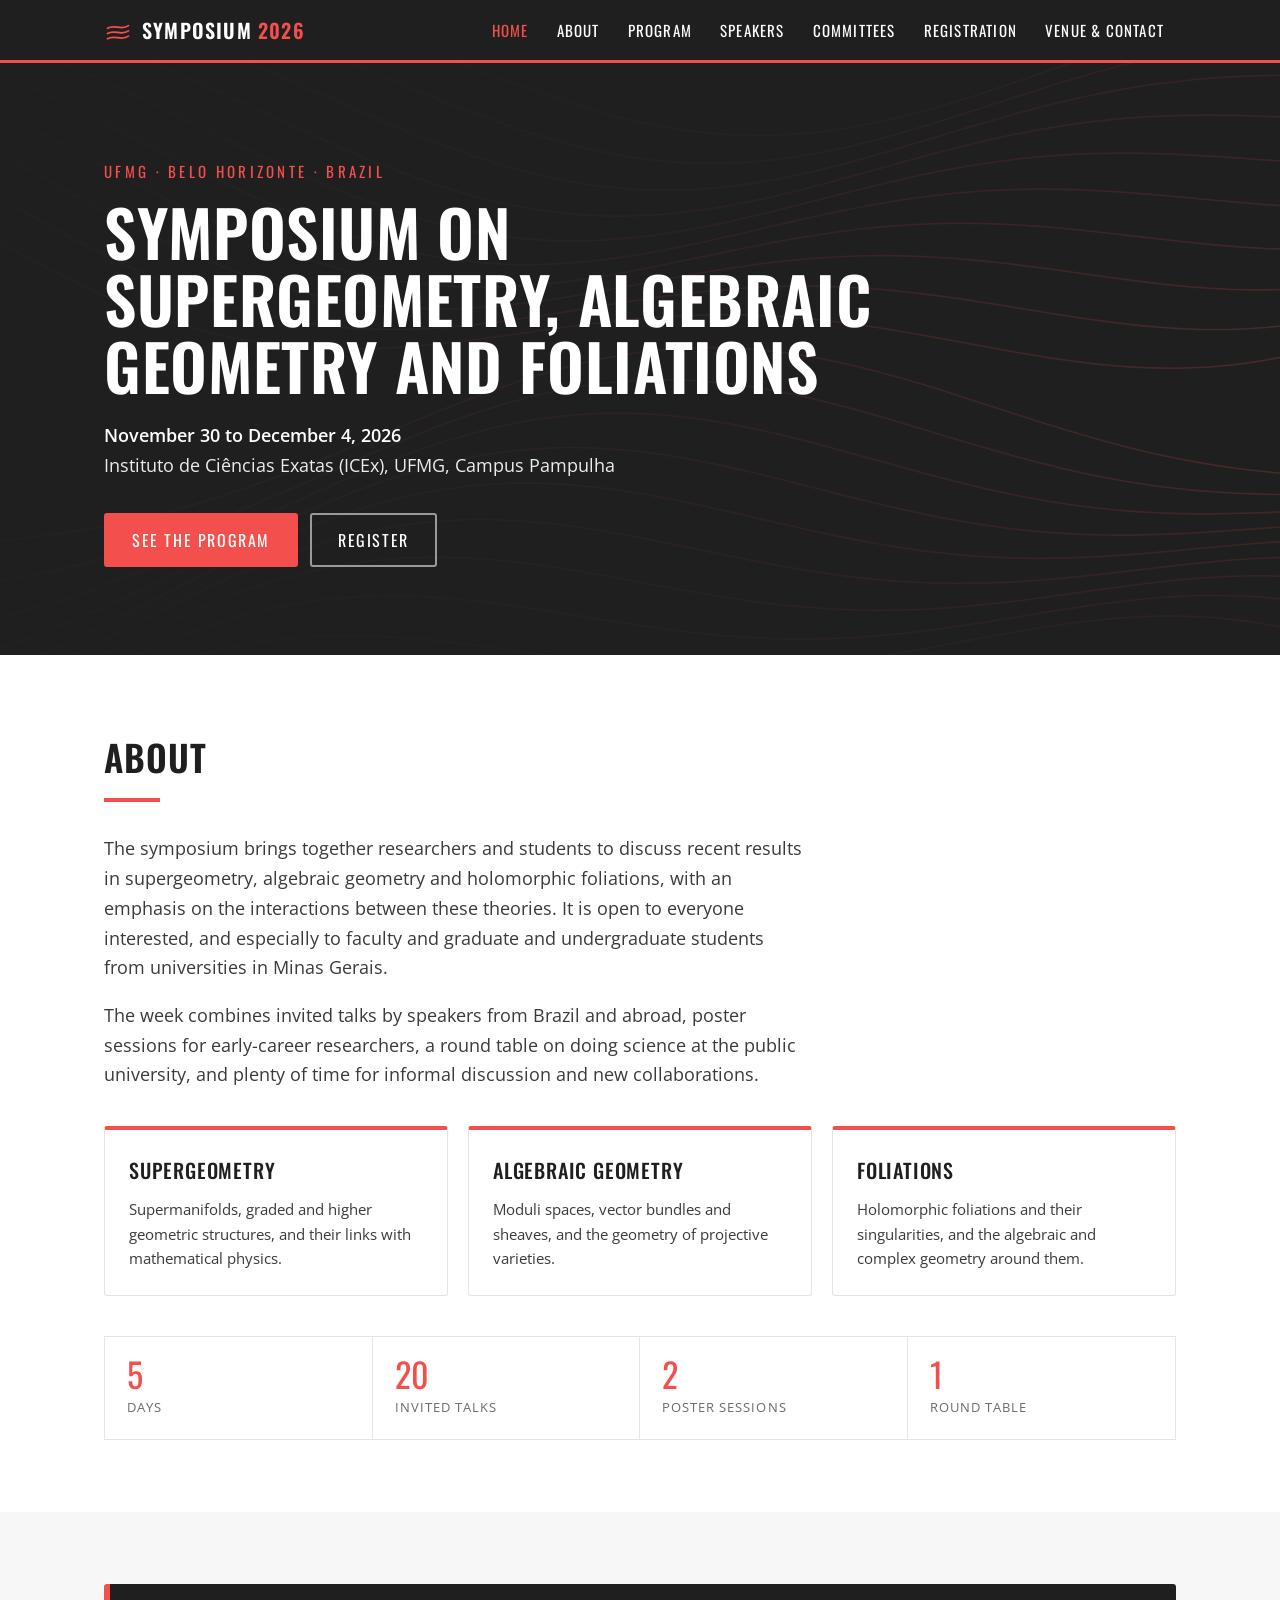
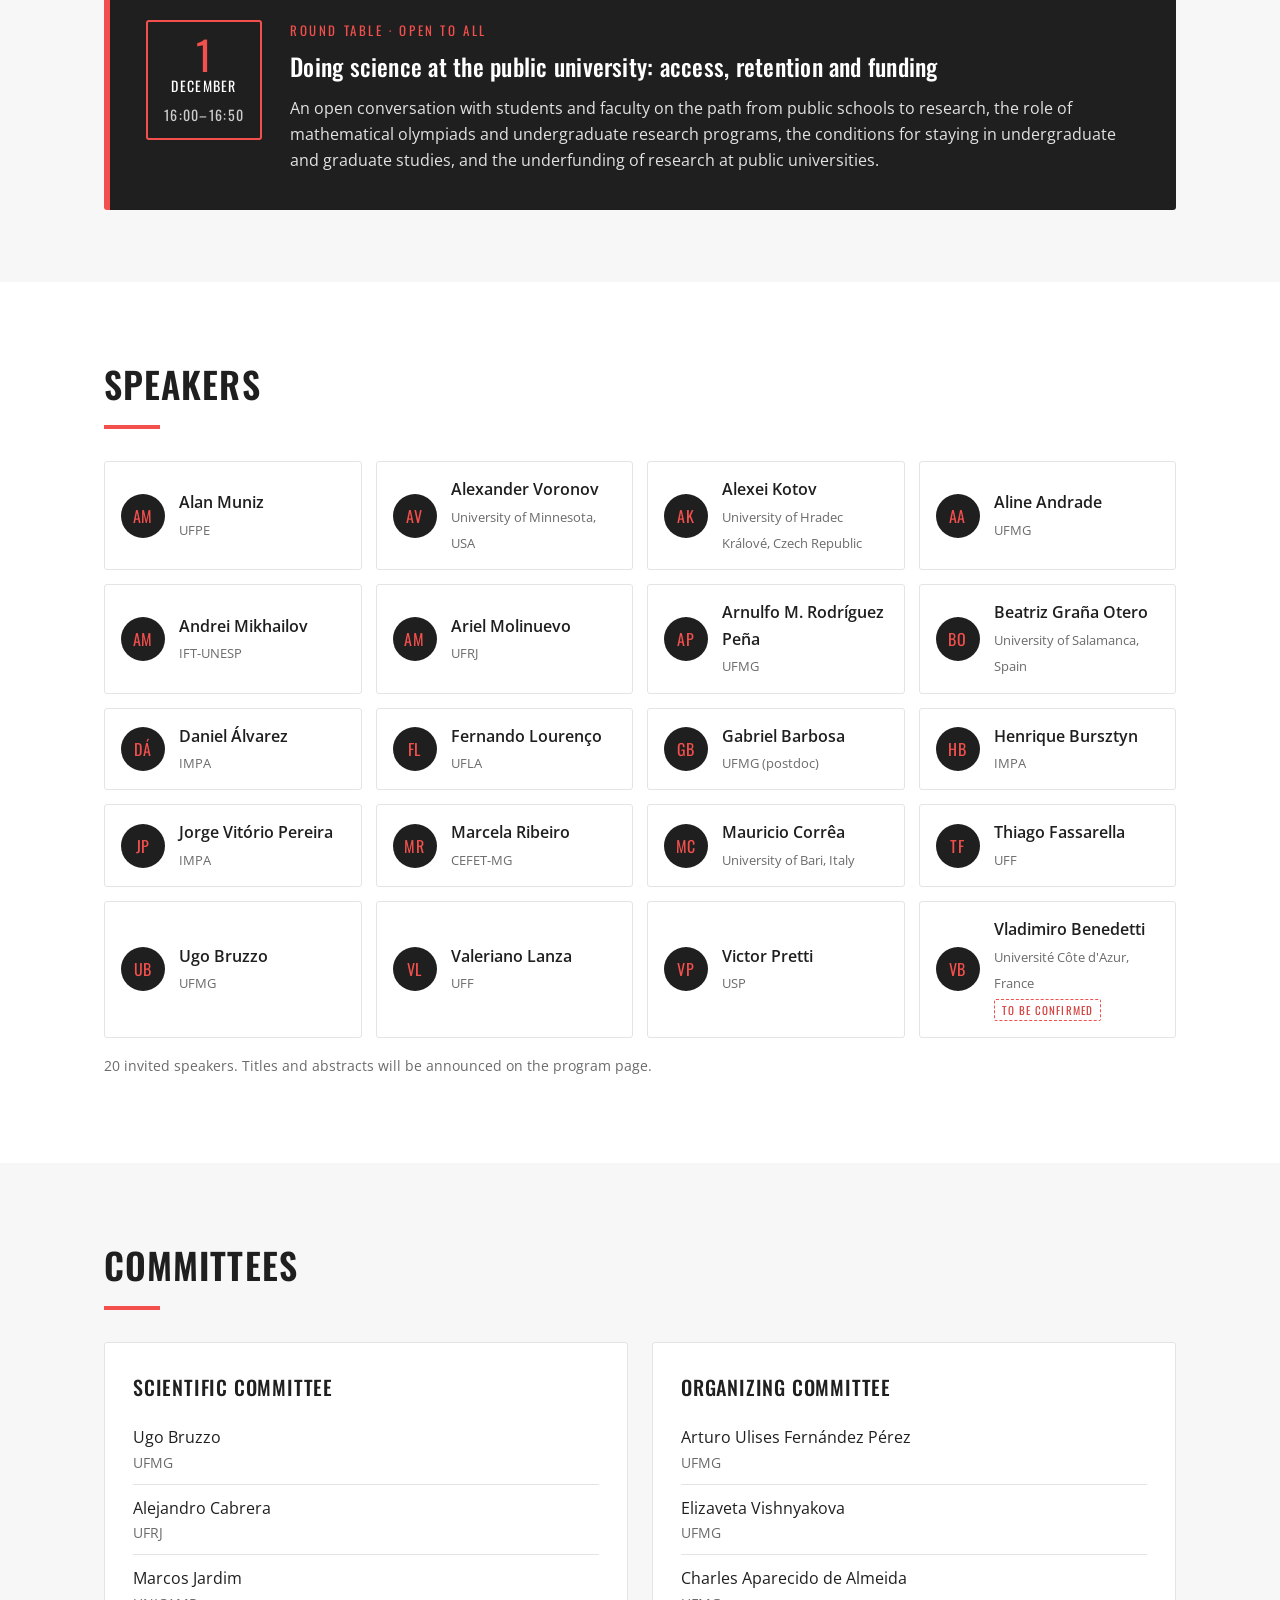
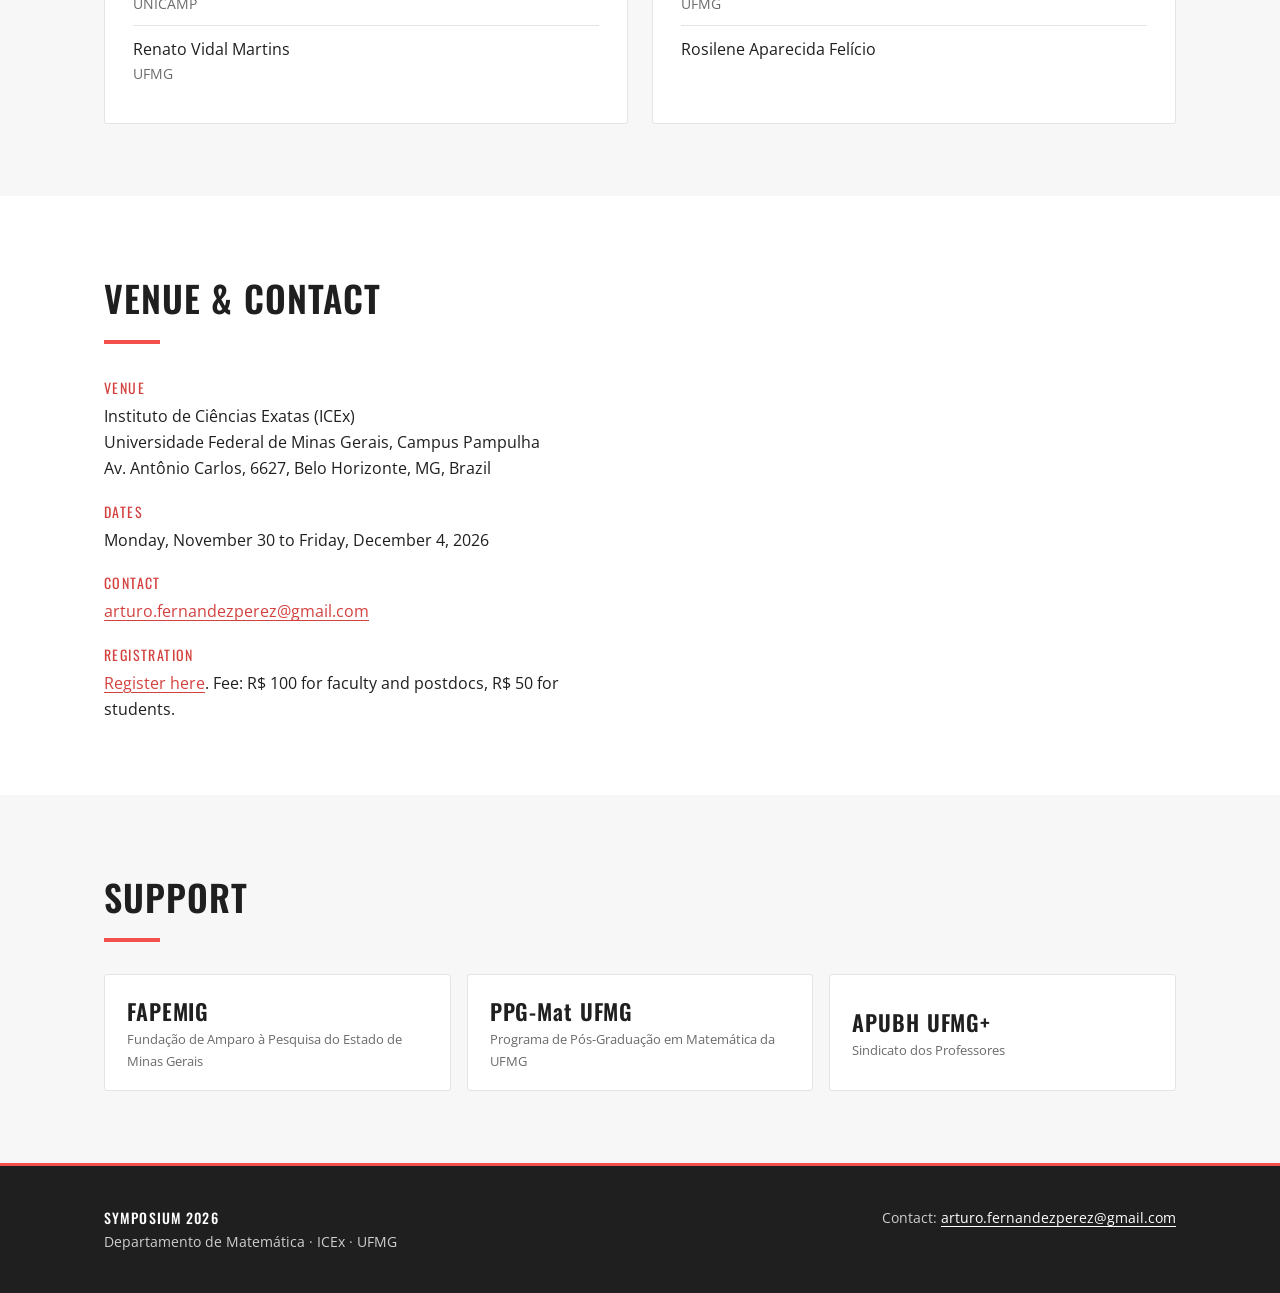
==== index.html @ 049afc17 "Registration fee: R$ 100 faculty and postdocs, R$ 50 students (Pix key pending) Co-Authored-By: Clau" ====
<!doctype html>
<html lang="en">
<head>
<meta charset="utf-8">
<meta name="viewport" content="width=device-width, initial-scale=1">
<title>FOLGA 2026 · Symposium on Supergeometry, Algebraic Geometry and Foliations</title>
<meta name="description" content="Symposium on Supergeometry, Algebraic Geometry and Foliations. November 30 to December 4, 2026, ICEx, UFMG, Belo Horizonte, Brazil.">
<meta property="og:title" content="Symposium on Supergeometry, Algebraic Geometry and Foliations">
<meta property="og:description" content="November 30 to December 4, 2026 · UFMG · Belo Horizonte, Brazil">
<link rel="icon" href="favicon.svg" type="image/svg+xml">
<link rel="preconnect" href="https://fonts.googleapis.com">
<link rel="preconnect" href="https://fonts.gstatic.com" crossorigin>
<link href="https://fonts.googleapis.com/css2?family=Open+Sans:ital,wght@0,400;0,600;0,700;1,400&family=Oswald:wght@400;500;600&display=swap" rel="stylesheet">
<link rel="stylesheet" href="styles.css">
</head>
<body>

<nav class="nav">
  <div class="wrap">
    <a class="brand" href="index.html"><img src="favicon.svg" alt=""><span>Symposium <b>2026</b></span></a>
    <button class="nav-toggle" aria-expanded="false" aria-controls="nav-links">Menu</button>
    <ul class="nav-links" id="nav-links">
      <li><a href="index.html" aria-current="page">Home</a></li>
      <li><a href="#about">About</a></li>
      <li><a href="program.html">Program</a></li>
      <li><a href="#speakers">Speakers</a></li>
      <li><a href="#committees">Committees</a></li>
      <li><a href="registration.html">Registration</a></li>
      <li><a href="#venue">Venue &amp; Contact</a></li>
    </ul>
  </div>
</nav>

<header class="hero">
  <div class="wrap">
    <p class="kicker">UFMG · Belo Horizonte · Brazil</p>
    <h1>Symposium on Supergeometry, Algebraic Geometry and Foliations</h1>
    <p class="meta"><strong>November 30 to December 4, 2026</strong><br>Instituto de Ciências Exatas (ICEx), UFMG, Campus Pampulha</p>
    <div class="btns">
      <a class="btn" href="program.html">See the program</a>
      <a class="btn ghost" href="registration.html">Register</a>
    </div>
  </div>
</header>

<section id="about">
  <div class="wrap">
    <div class="section-head">
      <h2>About</h2>
    </div>
    <p class="lead">The symposium brings together researchers and students to discuss recent results in supergeometry, algebraic geometry and holomorphic foliations, with an emphasis on the interactions between these theories. It is open to everyone interested, and especially to faculty and graduate and undergraduate students from universities in Minas Gerais.</p>
    <p class="lead">The week combines invited talks by speakers from Brazil and abroad, poster sessions for early-career researchers, a round table on doing science at the public university, and plenty of time for informal discussion and new collaborations.</p>

    <div class="topics">
      <div class="topic">
        <h3>Supergeometry</h3>
        <p>Supermanifolds, graded and higher geometric structures, and their links with mathematical physics.</p>
      </div>
      <div class="topic">
        <h3>Algebraic Geometry</h3>
        <p>Moduli spaces, vector bundles and sheaves, and the geometry of projective varieties.</p>
      </div>
      <div class="topic">
        <h3>Foliations</h3>
        <p>Holomorphic foliations and their singularities, and the algebraic and complex geometry around them.</p>
      </div>
    </div>

    <div class="facts">
      <div class="fact"><div class="n">5</div><div class="l">days</div></div>
      <div class="fact"><div class="n" id="n-speakers">20</div><div class="l">invited talks</div></div>
      <div class="fact"><div class="n" id="n-posters">2</div><div class="l">poster sessions</div></div>
      <div class="fact"><div class="n">1</div><div class="l">round table</div></div>
    </div>
  </div>
</section>

<section class="alt" id="round-table">
  <div class="wrap">
    <div class="feature">
      <div class="when"><div class="d">1</div><div class="m">December</div><div class="t">16:00–16:50</div></div>
      <div>
        <p class="tag">Round table · open to all</p>
        <h3>Doing science at the public university: access, retention and funding</h3>
        <p>An open conversation with students and faculty on the path from public schools to research, the role of mathematical olympiads and undergraduate research programs, the conditions for staying in undergraduate and graduate studies, and the underfunding of research at public universities.</p>
      </div>
    </div>
  </div>
</section>

<section id="speakers">
  <div class="wrap">
    <div class="section-head">
      <h2>Speakers</h2>
    </div>
    <div class="speakers" id="speaker-list"></div>
    <p class="status" id="speaker-status">Loading speakers…</p>
  </div>
</section>

<section class="alt" id="committees">
  <div class="wrap">
    <div class="section-head">
      <h2>Committees</h2>
    </div>
    <div class="committees">
      <div class="committee">
        <h3>Scientific Committee</h3>
        <ul>
          <li>Ugo Bruzzo<span>UFMG</span></li>
          <li>Alejandro Cabrera<span>UFRJ</span></li>
          <li>Marcos Jardim<span>UNICAMP</span></li>
          <li>Renato Vidal Martins<span>UFMG</span></li>
        </ul>
      </div>
      <div class="committee">
        <h3>Organizing Committee</h3>
        <ul>
          <li>Arturo Ulises Fernández Pérez<span>UFMG</span></li>
          <li>Elizaveta Vishnyakova<span>UFMG</span></li>
          <li>Charles Aparecido de Almeida<span>UFMG</span></li>
          <li>Rosilene Aparecida Felício</li>
        </ul>
      </div>
    </div>
  </div>
</section>

<section id="venue">
  <div class="wrap">
    <div class="section-head">
      <h2>Venue &amp; Contact</h2>
    </div>
    <div class="venue">
      <dl>
        <dt>Venue</dt>
        <dd>Instituto de Ciências Exatas (ICEx)<br>Universidade Federal de Minas Gerais, Campus Pampulha<br>Av. Antônio Carlos, 6627, Belo Horizonte, MG, Brazil</dd>
        <dt>Dates</dt>
        <dd>Monday, November 30 to Friday, December 4, 2026</dd>
        <dt>Contact</dt>
        <dd><a href="mailto:arturo.fernandezperez@gmail.com">arturo.fernandezperez@gmail.com</a></dd>
        <dt>Registration</dt>
        <dd><a href="registration.html">Register here</a>. Fee: R$&nbsp;100 for faculty and postdocs, R$&nbsp;50 for students.</dd>
      </dl>
      <iframe title="Map of ICEx, UFMG" loading="lazy" referrerpolicy="no-referrer-when-downgrade"
        src="https://www.google.com/maps?q=ICEx+UFMG,+Av.+Ant%C3%B4nio+Carlos+6627,+Belo+Horizonte&output=embed"></iframe>
    </div>
  </div>
</section>

<section class="alt" id="support">
  <div class="wrap">
    <div class="section-head">
      <h2>Support</h2>
    </div>
    <div class="support">
      <div class="sponsor"><b>FAPEMIG</b><span>Fundação de Amparo à Pesquisa do Estado de Minas Gerais</span></div>
      <div class="sponsor"><b>PPG-Mat UFMG</b><span>Programa de Pós-Graduação em Matemática da UFMG</span></div>
      <div class="sponsor"><b>APUBH UFMG+</b><span>Sindicato dos Professores</span></div>
    </div>
  </div>
</section>

<footer>
  <div class="wrap">
    <div><b>Symposium 2026</b><br>Departamento de Matemática · ICEx · UFMG</div>
    <div>Contact: <a href="mailto:arturo.fernandezperez@gmail.com">arturo.fernandezperez@gmail.com</a></div>
  </div>
</footer>

<script src="schedule.js"></script>
<script>
FOLGA.load().then(function(ev){
  FOLGA.renderSpeakers(document.getElementById('speaker-list'), document.getElementById('speaker-status'), ev);
  var n = ev.filter(function(e){ return e.type === 'talk' && e.speaker; }).length;
  if (n) document.getElementById('n-speakers').textContent = n;
  var np = ev.filter(function(e){ return e.type === 'posters'; }).length;
  document.getElementById('n-posters').textContent = np;
}).catch(function(err){
  document.getElementById('speaker-status').textContent = 'Could not load the speaker list right now. Please reload the page.';
  console.error(err);
});
</script>
</body>
</html>
---- styles.css ----
/* FOLGA 2026 — Symposium on Supergeometry, Algebraic Geometry and Foliations
   Visual identity follows sites.google.com/view/folgaufmg: Oswald + Open Sans,
   coral red on charcoal and white. */

:root{
  --coral:#F34F4C;
  --coral-dark:#D3413F;
  --coral-soft:#FDECEB;
  --ink:#1F1F1F;
  --ink-2:#3A3A3A;
  --muted:#6B6B6B;
  --line:#E4E4E4;
  --paper:#FFFFFF;
  --paper-2:#F7F7F7;
  --head:'Oswald', 'Arial Narrow', sans-serif;
  --body:'Open Sans', system-ui, sans-serif;
  --wrap:1120px;
}

*{ box-sizing:border-box; }
html{ scroll-behavior:smooth; scroll-padding-top:72px; }
body{
  margin:0; background:var(--paper); color:var(--ink);
  font-family:var(--body); font-size:16px; line-height:1.65;
  -webkit-font-smoothing:antialiased;
}
img{ max-width:100%; display:block; }
a{ color:var(--coral-dark); text-decoration-thickness:1px; text-underline-offset:3px; }
a:hover{ color:var(--coral); }
.wrap{ max-width:var(--wrap); margin:0 auto; padding:0 24px; }

/* ---------- Nav ---------- */
.nav{
  position:sticky; top:0; z-index:50;
  background:var(--ink); color:#fff;
  border-bottom:3px solid var(--coral);
}
.nav .wrap{ display:flex; align-items:center; justify-content:space-between; height:60px; gap:16px; }
.brand{
  display:flex; align-items:center; gap:10px;
  font-family:var(--head); font-weight:600; font-size:20px; letter-spacing:.06em;
  color:#fff; text-decoration:none; text-transform:uppercase;
}
.brand img{ width:28px; height:28px; }
.brand span b{ color:var(--coral); font-weight:600; }
.nav-links{ display:flex; gap:4px; list-style:none; margin:0; padding:0; }
.nav-links a{
  display:block; padding:8px 12px; color:#fff; text-decoration:none;
  font-family:var(--head); font-size:15px; letter-spacing:.08em; text-transform:uppercase;
  border-radius:3px;
}
.nav-links a:hover, .nav-links a[aria-current="page"]{ color:var(--coral); }
.nav-toggle{
  display:none; background:none; border:1px solid rgba(255,255,255,.3); color:#fff;
  font-family:var(--head); letter-spacing:.08em; text-transform:uppercase;
  padding:6px 12px; border-radius:3px; cursor:pointer;
}

/* ---------- Hero ---------- */
.hero{
  position:relative; overflow:hidden;
  background:var(--ink) url("img/hero.svg") center/cover no-repeat;
  color:#fff; padding:96px 0 88px;
}
.hero::after{
  content:""; position:absolute; inset:0;
  background:linear-gradient(90deg, rgba(31,31,31,.92) 0%, rgba(31,31,31,.7) 55%, rgba(31,31,31,.35) 100%);
}
.hero .wrap{ position:relative; z-index:1; }
.kicker{
  font-family:var(--head); font-size:15px; letter-spacing:.22em; text-transform:uppercase;
  color:var(--coral); margin:0 0 14px;
}
.hero h1{
  font-family:var(--head); font-weight:600; text-transform:uppercase;
  font-size:clamp(34px, 5.6vw, 64px); line-height:1.05; letter-spacing:.01em;
  margin:0 0 22px; max-width:22ch;
}
.hero .meta{ font-size:18px; margin:0 0 32px; color:#EDEDED; }
.hero .meta strong{ color:#fff; font-weight:600; }
.btns{ display:flex; flex-wrap:wrap; gap:12px; }
.btn{
  display:inline-block; padding:12px 26px; border-radius:3px;
  font-family:var(--head); font-size:16px; letter-spacing:.1em; text-transform:uppercase;
  text-decoration:none; border:2px solid var(--coral);
  background:var(--coral); color:#fff;
}
.btn:hover{ background:var(--coral-dark); border-color:var(--coral-dark); color:#fff; }
.btn.ghost{ background:transparent; border-color:rgba(255,255,255,.55); }
.btn.ghost:hover{ border-color:#fff; background:rgba(255,255,255,.06); }
.btn[aria-disabled="true"]{ opacity:.6; cursor:default; pointer-events:none; }

.page-head{
  background:var(--ink) url("img/hero.svg") center/cover no-repeat; color:#fff;
  position:relative; padding:56px 0 48px;
}
.page-head::after{ content:""; position:absolute; inset:0; background:rgba(31,31,31,.82); }
.page-head .wrap{ position:relative; z-index:1; }
.page-head h1{
  font-family:var(--head); font-weight:600; text-transform:uppercase;
  font-size:clamp(32px, 4.6vw, 48px); margin:0; letter-spacing:.02em;
}
.page-head p{ margin:8px 0 0; color:#DDD; }

/* ---------- Sections ---------- */
section{ padding:72px 0; }
section.alt{ background:var(--paper-2); }
h2{
  font-family:var(--head); font-weight:600; text-transform:uppercase;
  font-size:clamp(26px, 3.4vw, 36px); letter-spacing:.03em; margin:0 0 8px;
}
h2::after{
  content:""; display:block; width:56px; height:4px; background:var(--coral); margin-top:12px;
}
h3{ font-family:var(--head); font-weight:500; font-size:20px; letter-spacing:.04em; text-transform:uppercase; margin:0 0 10px; }
.lead{ font-size:18px; color:var(--ink-2); max-width:70ch; }
.section-head{ margin-bottom:32px; }

.topics{ display:grid; grid-template-columns:repeat(3, 1fr); gap:20px; margin-top:36px; }
.topic{
  background:var(--paper); border:1px solid var(--line); border-top:4px solid var(--coral);
  padding:24px; border-radius:3px;
}
.topic p{ margin:0; color:var(--ink-2); font-size:15px; }

.facts{ display:grid; grid-template-columns:repeat(4, 1fr); gap:0; margin-top:40px; border:1px solid var(--line); background:var(--paper); }
.fact{ padding:20px 22px; border-right:1px solid var(--line); }
.fact:last-child{ border-right:0; }
.fact .n{ font-family:var(--head); font-size:34px; color:var(--coral); line-height:1; }
.fact .l{ font-size:13px; text-transform:uppercase; letter-spacing:.08em; color:var(--muted); margin-top:6px; }

/* Round table feature */
.feature{
  display:grid; grid-template-columns:auto 1fr; gap:28px; align-items:start;
  background:var(--ink); color:#fff; padding:36px; border-radius:3px;
  border-left:6px solid var(--coral);
}
.feature .when{
  font-family:var(--head); text-transform:uppercase; letter-spacing:.08em; text-align:center;
  border:2px solid var(--coral); padding:12px 16px; border-radius:3px; min-width:110px;
}
.feature .when .d{ font-size:40px; line-height:1; color:var(--coral); }
.feature .when .m{ font-size:14px; }
.feature .when .t{ font-size:14px; color:#CCC; margin-top:6px; }
.feature h3{ font-size:24px; text-transform:none; letter-spacing:.01em; margin-bottom:8px; }
.feature .tag{ font-family:var(--head); font-size:13px; letter-spacing:.2em; text-transform:uppercase; color:var(--coral); margin:0 0 6px; }
.feature p{ margin:0; color:#E2E2E2; }

/* Speakers */
.speakers{ display:grid; grid-template-columns:repeat(auto-fill, minmax(230px, 1fr)); gap:14px; }
.spk{
  display:flex; gap:14px; align-items:center; padding:14px 16px;
  background:var(--paper); border:1px solid var(--line); border-radius:3px;
  text-decoration:none; color:inherit;
}
a.spk:hover{ border-color:var(--coral); color:inherit; }
.spk .av{
  flex:none; width:44px; height:44px; border-radius:50%;
  background:var(--ink); color:var(--coral);
  display:grid; place-items:center; font-family:var(--head); font-size:16px; letter-spacing:.04em;
}
.spk .nm{ font-weight:600; line-height:1.25; }
.spk .af{ font-size:13px; color:var(--muted); line-height:1.3; }
.status{ font-size:14px; color:var(--muted); margin-top:16px; }

/* Committees */
.committees{ display:grid; grid-template-columns:1fr 1fr; gap:24px; }
.committee{ background:var(--paper); border:1px solid var(--line); padding:28px; border-radius:3px; }
.committee ul{ list-style:none; margin:0; padding:0; }
.committee li{ padding:10px 0; border-bottom:1px solid var(--line); }
.committee li:last-child{ border-bottom:0; }
.committee li span{ display:block; font-size:14px; color:var(--muted); }
.role{ color:var(--coral-dark); font-size:13px; font-weight:600; text-transform:uppercase; letter-spacing:.06em; margin-left:6px; }

/* Venue */
.venue{ display:grid; grid-template-columns:1fr 1fr; gap:32px; align-items:stretch; }
.venue iframe{ width:100%; min-height:320px; height:100%; border:0; border-radius:3px; filter:grayscale(.25); }
.venue dl{ margin:0; }
.venue dt{ font-family:var(--head); text-transform:uppercase; letter-spacing:.1em; font-size:14px; color:var(--coral-dark); margin-top:18px; }
.venue dt:first-child{ margin-top:0; }
.venue dd{ margin:4px 0 0; }

/* Support */
.support{ display:flex; flex-wrap:wrap; gap:16px; }
.sponsor{
  flex:1 1 220px; display:flex; flex-direction:column; justify-content:center; min-height:96px;
  border:1px solid var(--line); padding:18px 22px; border-radius:3px; background:var(--paper);
}
.sponsor b{ font-family:var(--head); font-weight:600; font-size:22px; letter-spacing:.04em; }
.sponsor span{ font-size:13px; color:var(--muted); }

/* ---------- Program ---------- */
.prog-tools{ display:flex; flex-wrap:wrap; gap:10px; align-items:center; justify-content:space-between; margin-bottom:20px; }
.legend{ display:flex; flex-wrap:wrap; gap:14px; font-size:13px; color:var(--muted); }
.legend i{ display:inline-block; width:12px; height:12px; border-radius:2px; vertical-align:-1px; margin-right:6px; border:1px solid rgba(0,0,0,.08); }
.day-tabs{ display:none; gap:6px; flex-wrap:wrap; margin-bottom:16px; }
.day-tabs button{
  font-family:var(--head); text-transform:uppercase; letter-spacing:.08em; font-size:14px;
  border:1px solid var(--line); background:var(--paper); color:var(--ink);
  padding:8px 12px; border-radius:3px; cursor:pointer;
}
.day-tabs button[aria-selected="true"]{ background:var(--ink); color:#fff; border-color:var(--ink); }

.grid-wrap{ overflow-x:auto; border:1px solid var(--line); border-radius:3px; background:var(--paper); }
table.grid{ width:100%; border-collapse:collapse; min-width:860px; table-layout:fixed; }
.grid th, .grid td{ border:1px solid var(--line); padding:10px 10px; vertical-align:middle; text-align:center; font-size:14px; line-height:1.35; }
.grid thead th{
  background:var(--ink); color:#fff; font-family:var(--head); font-weight:500;
  text-transform:uppercase; letter-spacing:.08em; font-size:15px; border-color:#333;
}
.grid thead th small{ display:block; font-family:var(--body); font-size:12px; color:#BBB; letter-spacing:0; text-transform:none; }
.grid th.time-h{ width:110px; }
.grid td.time{ font-family:var(--head); font-size:14px; letter-spacing:.04em; color:var(--ink-2); background:var(--paper-2); white-space:nowrap; }
.grid td a{ color:inherit; text-decoration:none; }
.grid td a:hover .who{ color:var(--coral-dark); text-decoration:underline; }
.grid .who{ display:block; font-weight:600; }
.grid .aff{ display:block; font-size:12px; color:var(--muted); }
.grid .ttl{ display:block; font-size:12px; font-style:italic; color:var(--ink-2); margin-top:3px; }

.t-coffee{ background:var(--coral-soft); color:var(--coral-dark); font-weight:600; }
.t-lunch{ background:var(--paper-2); color:var(--muted); font-weight:600; }
.t-posters{ background:#EEF3F1; }
.t-roundtable{ background:#FFF; box-shadow:inset 0 0 0 2px var(--coral); }
.t-roundtable .who{ color:var(--coral-dark); }
.t-opening, .t-closing, .t-social{ background:#ECECEC; font-weight:600; }
.t-reception{ color:var(--muted); }
.t-free{ background:repeating-linear-gradient(45deg, #F4F4F4 0 8px, #FAFAFA 8px 16px); color:var(--muted); }
.grid td.now{ outline:3px solid var(--coral); outline-offset:-3px; }

/* Day list (mobile) */
.day-list{ display:none; list-style:none; margin:0; padding:0; border:1px solid var(--line); border-radius:3px; background:var(--paper); }
.day-list li{ display:grid; grid-template-columns:96px 1fr; border-bottom:1px solid var(--line); }
.day-list li:last-child{ border-bottom:0; }
.day-list .tm{ font-family:var(--head); font-size:14px; padding:12px; background:var(--paper-2); color:var(--ink-2); }
.day-list .ev{ padding:12px 14px; font-size:15px; }
.day-list .ev .who{ font-weight:600; display:block; }
.day-list .ev .aff{ font-size:13px; color:var(--muted); display:block; }
.day-list .ev .ttl{ font-size:13px; font-style:italic; display:block; margin-top:2px; }
.day-list a{ color:inherit; text-decoration:none; }

/* Talks */
.talks{ display:grid; gap:12px; }
.talk{ background:var(--paper); border:1px solid var(--line); border-left:4px solid var(--coral); padding:18px 22px; border-radius:3px; }
.talk:target{ box-shadow:0 0 0 3px var(--coral-soft); border-color:var(--coral); }
.talk .hd{ display:flex; flex-wrap:wrap; justify-content:space-between; gap:6px 16px; align-items:baseline; }
.talk .who{ font-weight:700; font-size:17px; }
.talk .aff{ color:var(--muted); font-size:14px; }
.talk .slot{ font-family:var(--head); letter-spacing:.06em; font-size:14px; color:var(--coral-dark); text-transform:uppercase; }
.talk .ttl{ margin-top:6px; font-size:16px; }
.talk .ttl.pending{ color:var(--muted); font-style:italic; }
.talk details{ margin-top:8px; }
.talk summary{ cursor:pointer; font-size:14px; color:var(--coral-dark); font-weight:600; }
.talk .abs{ margin-top:8px; color:var(--ink-2); font-size:15px; }

/* ---------- Footer ---------- */
footer{ background:var(--ink); color:#CFCFCF; padding:40px 0; font-size:14px; border-top:3px solid var(--coral); }
footer .wrap{ display:flex; flex-wrap:wrap; justify-content:space-between; gap:16px; }
footer a{ color:#fff; }
footer b{ color:#fff; font-family:var(--head); font-weight:500; letter-spacing:.08em; text-transform:uppercase; }

/* ---------- Responsive ---------- */
@media (max-width: 900px){
  .topics{ grid-template-columns:1fr; }
  .facts{ grid-template-columns:1fr 1fr; }
  .fact:nth-child(2){ border-right:0; }
  .fact:nth-child(-n+2){ border-bottom:1px solid var(--line); }
  .committees, .venue{ grid-template-columns:1fr; }
}
@media (max-width: 760px){
  .wrap{ padding:0 16px; }
  .nav-toggle{ display:block; }
  .nav-links{
    display:none; position:absolute; top:63px; left:0; right:0;
    flex-direction:column; background:var(--ink); padding:8px 16px 16px; border-bottom:3px solid var(--coral);
  }
  .nav-links.open{ display:flex; }
  .hero{ padding:64px 0 56px; }
  section{ padding:52px 0; }
  .feature{ grid-template-columns:1fr; padding:24px; }
  .feature .when{ justify-self:start; }
  .day-tabs{ display:flex; }
  .grid-wrap{ display:none; }
  .day-list{ display:block; }
}

/* Speaker not yet confirmed */
.tbc{
  display:inline-block; margin-top:4px; padding:1px 7px; border-radius:2px;
  border:1px dashed var(--coral); color:var(--coral-dark);
  font-family:var(--head); font-size:11px; letter-spacing:.1em; text-transform:uppercase; font-style:normal;
}

/* ---------- Registration ---------- */
.reg{ max-width:760px; }
.reg-notice{
  background:var(--coral-soft); border-left:4px solid var(--coral); padding:14px 18px;
  border-radius:3px; margin:0 0 24px; color:var(--ink-2);
}
.reg fieldset{
  border:1px solid var(--line); border-top:4px solid var(--coral); border-radius:3px;
  background:var(--paper); padding:26px 28px 8px; margin:0 0 24px;
}
.reg legend{
  font-family:var(--head); font-weight:500; font-size:20px; letter-spacing:.04em; text-transform:uppercase;
  padding:0 8px; margin-left:-8px;
}
.reg .field{ margin-bottom:20px; }
.reg .row{ display:grid; grid-template-columns:1fr 1fr; gap:0 20px; }
.reg label, .reg .lbl{ display:block; font-weight:600; margin-bottom:6px; }
.reg i{ color:var(--coral-dark); font-style:normal; }
.reg input[type=text], .reg input[type=email], .reg textarea{
  width:100%; font:inherit; color:var(--ink); background:var(--paper);
  border:1px solid #CFCFCF; border-radius:3px; padding:10px 12px;
}
.reg textarea{ resize:vertical; }
.reg input:focus, .reg textarea:focus{ outline:none; border-color:var(--coral); box-shadow:0 0 0 3px var(--coral-soft); }
.reg .hint{ font-size:13px; color:var(--muted); margin:4px 0 8px; }
.reg .choices{ display:grid; grid-template-columns:repeat(auto-fill, minmax(210px, 1fr)); gap:8px; }
.reg .choices.inline{ display:flex; flex-wrap:wrap; gap:8px; }
.reg .choices label{
  display:flex; align-items:center; gap:10px; margin:0; font-weight:400; cursor:pointer;
  border:1px solid var(--line); border-radius:3px; padding:9px 12px; background:var(--paper);
}
.reg .choices.inline label{ min-width:110px; }
.reg .choices label:hover{ border-color:var(--coral); }
.reg .choices label:has(input:checked){ border-color:var(--coral); background:var(--coral-soft); }
.reg .choices input{ accent-color:var(--coral); width:16px; height:16px; margin:0; }
.reg .days b{ font-family:var(--head); font-weight:500; letter-spacing:.06em; text-transform:uppercase; }
.reg .poster-fields{ border-left:3px solid var(--coral-soft); padding-left:16px; margin-bottom:20px; }
.reg-actions{ display:flex; align-items:center; gap:18px; }
.reg-actions .btn{ cursor:pointer; }
.reg-actions .btn:disabled{ opacity:.55; cursor:default; }
.reg-done{
  background:var(--ink); color:#fff; padding:32px 36px; border-radius:3px; border-left:6px solid var(--coral);
}
.reg-done h3{ font-size:26px; color:var(--coral); }
.reg-done p{ color:#E2E2E2; margin:0 0 8px; }
.reg-done a{ color:#fff; }
@media (max-width: 760px){
  .reg .row{ grid-template-columns:1fr; }
  .reg fieldset{ padding:20px 16px 4px; }
}

/* Registration fee */
.fees{ margin-bottom:32px; }
.fee-grid{ display:grid; grid-template-columns:1fr 1fr; gap:0; border:1px solid var(--line); background:var(--paper); margin-top:20px; }
.fee{ padding:20px 22px; border-right:1px solid var(--line); }
.fee:last-child{ border-right:0; }
.fee .v{ font-family:var(--head); font-size:34px; color:var(--coral); line-height:1; }
.fee .w{ font-size:13px; text-transform:uppercase; letter-spacing:.08em; color:var(--muted); margin-top:6px; }
.fees .pay{ margin:14px 0 0; color:var(--ink-2); }
@media (max-width: 760px){
  .fee-grid{ grid-template-columns:1fr; }
  .fee{ border-right:0; border-bottom:1px solid var(--line); }
  .fee:last-child{ border-bottom:0; }
}
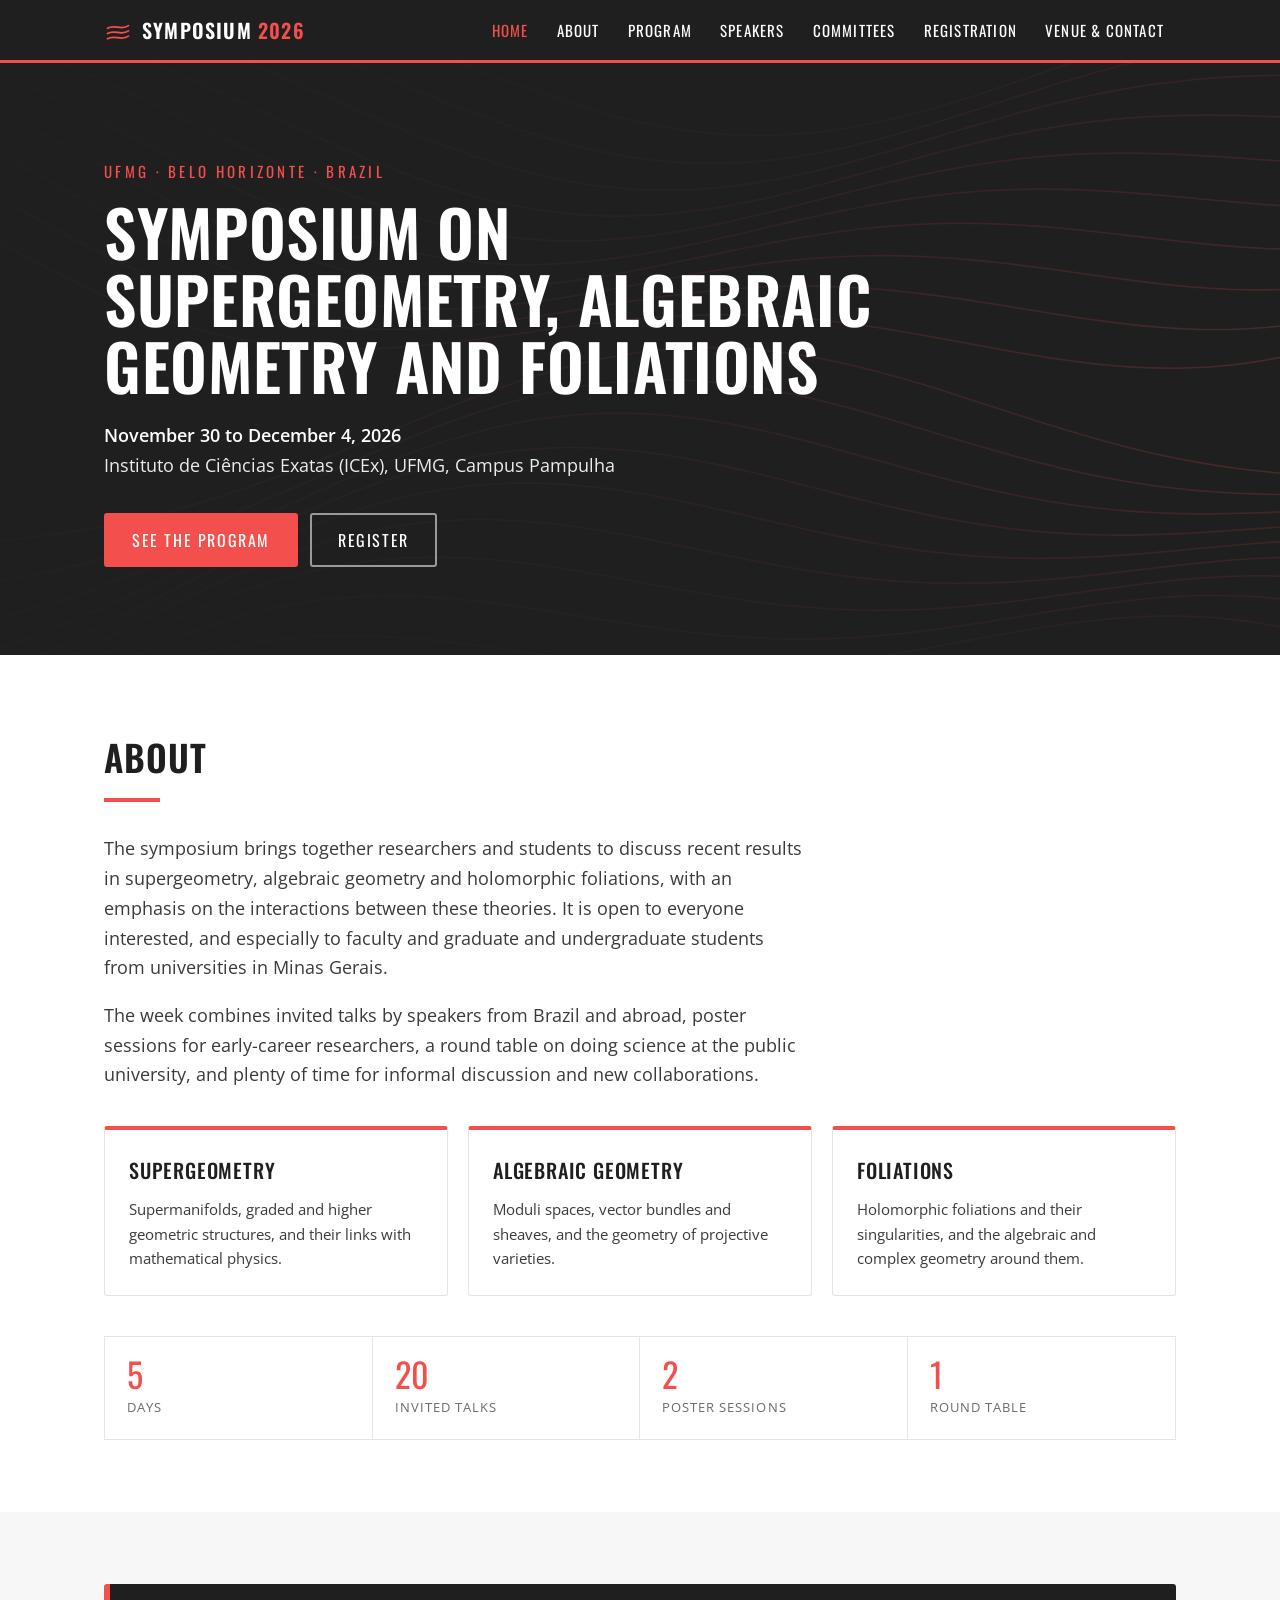
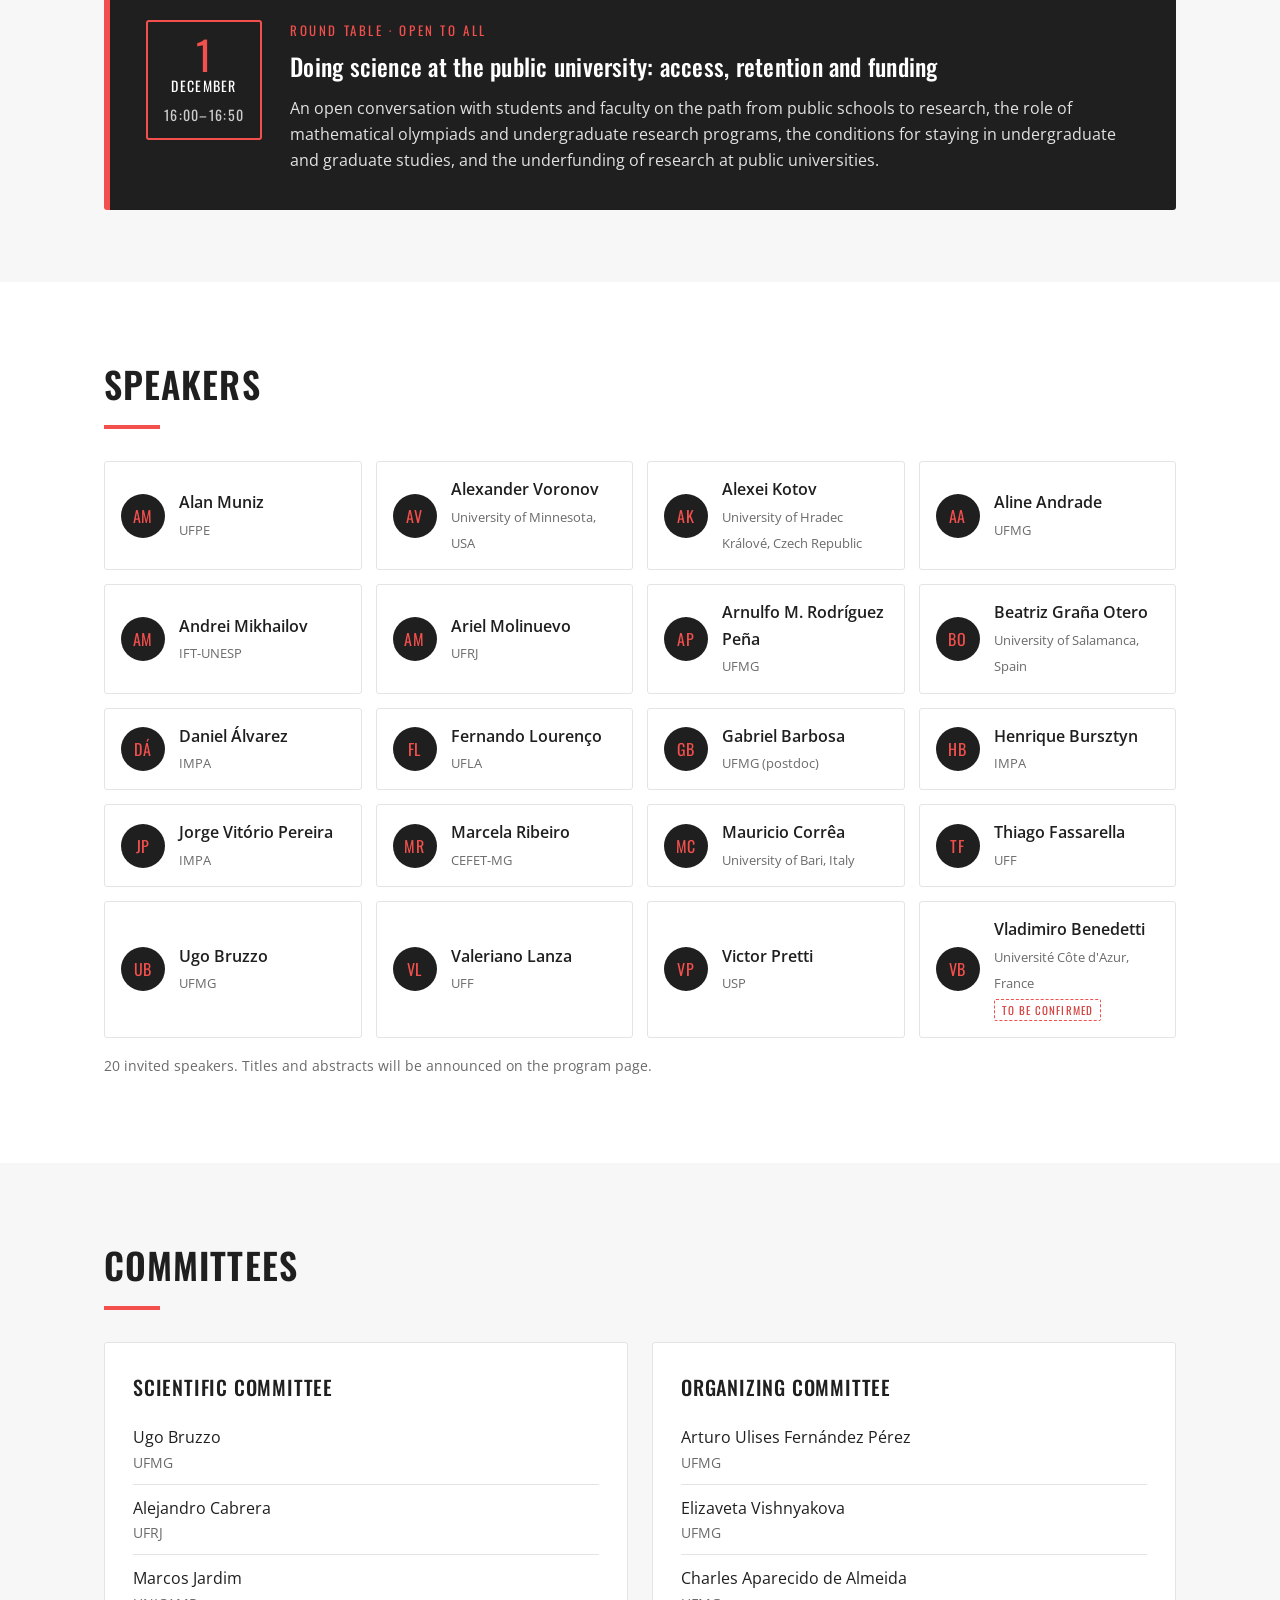
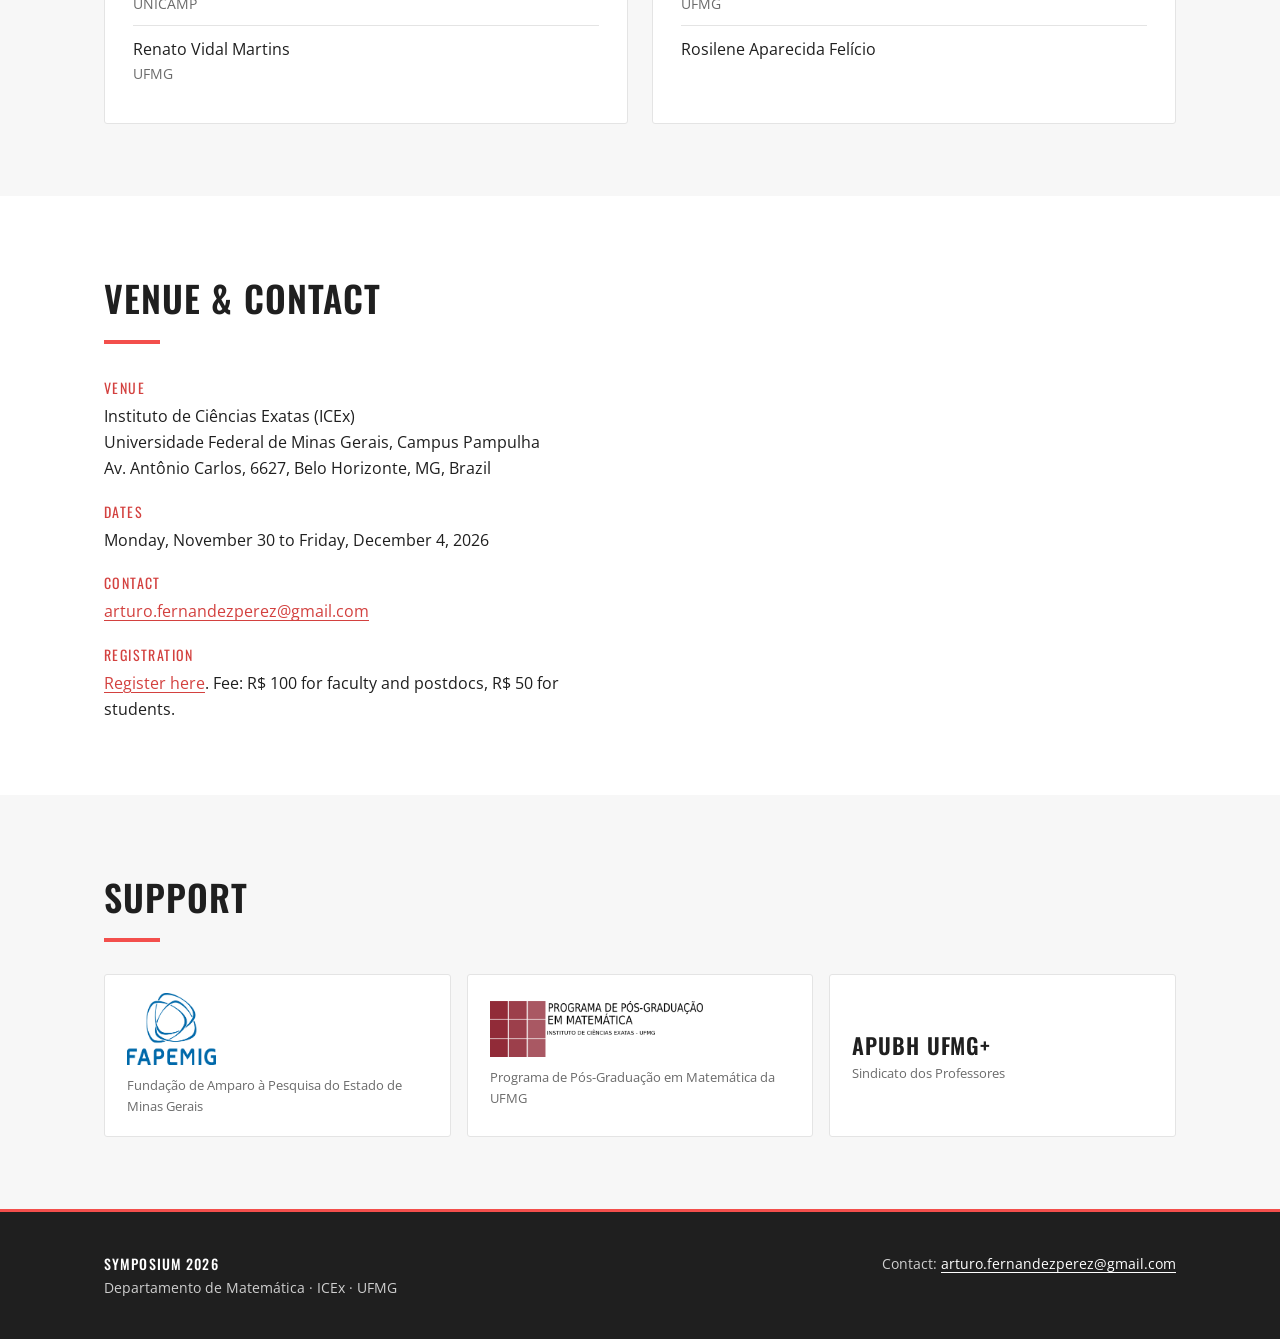
==== commit 2dfe84c9: "Add FAPEMIG and PPG-Mat logos to the Support section Co-Authored-By: Claude Opus 5.5 <noreply@anthro" ====
--- a/index.html
+++ b/index.html
@@ -154,8 +154,8 @@
       <h2>Support</h2>
     </div>
     <div class="support">
-      <div class="sponsor"><b>FAPEMIG</b><span>Fundação de Amparo à Pesquisa do Estado de Minas Gerais</span></div>
-      <div class="sponsor"><b>PPG-Mat UFMG</b><span>Programa de Pós-Graduação em Matemática da UFMG</span></div>
+      <div class="sponsor"><img src="img/logo-fapemig.png" alt="FAPEMIG" class="logo tall"><span>Fundação de Amparo à Pesquisa do Estado de Minas Gerais</span></div>
+      <div class="sponsor"><img src="img/logo-ppgmat.png" alt="Programa de Pós-Graduação em Matemática, UFMG" class="logo"><span>Programa de Pós-Graduação em Matemática da UFMG</span></div>
       <div class="sponsor"><b>APUBH UFMG+</b><span>Sindicato dos Professores</span></div>
     </div>
   </div>
--- a/styles.css
+++ b/styles.css
@@ -354,3 +354,7 @@
   .fee{ border-right:0; border-bottom:1px solid var(--line); }
   .fee:last-child{ border-bottom:0; }
 }
+
+/* Sponsor logos */
+.sponsor .logo{ align-self:flex-start; height:56px; width:auto; max-width:100%; object-fit:contain; margin-bottom:10px; }
+.sponsor .logo.tall{ height:72px; }
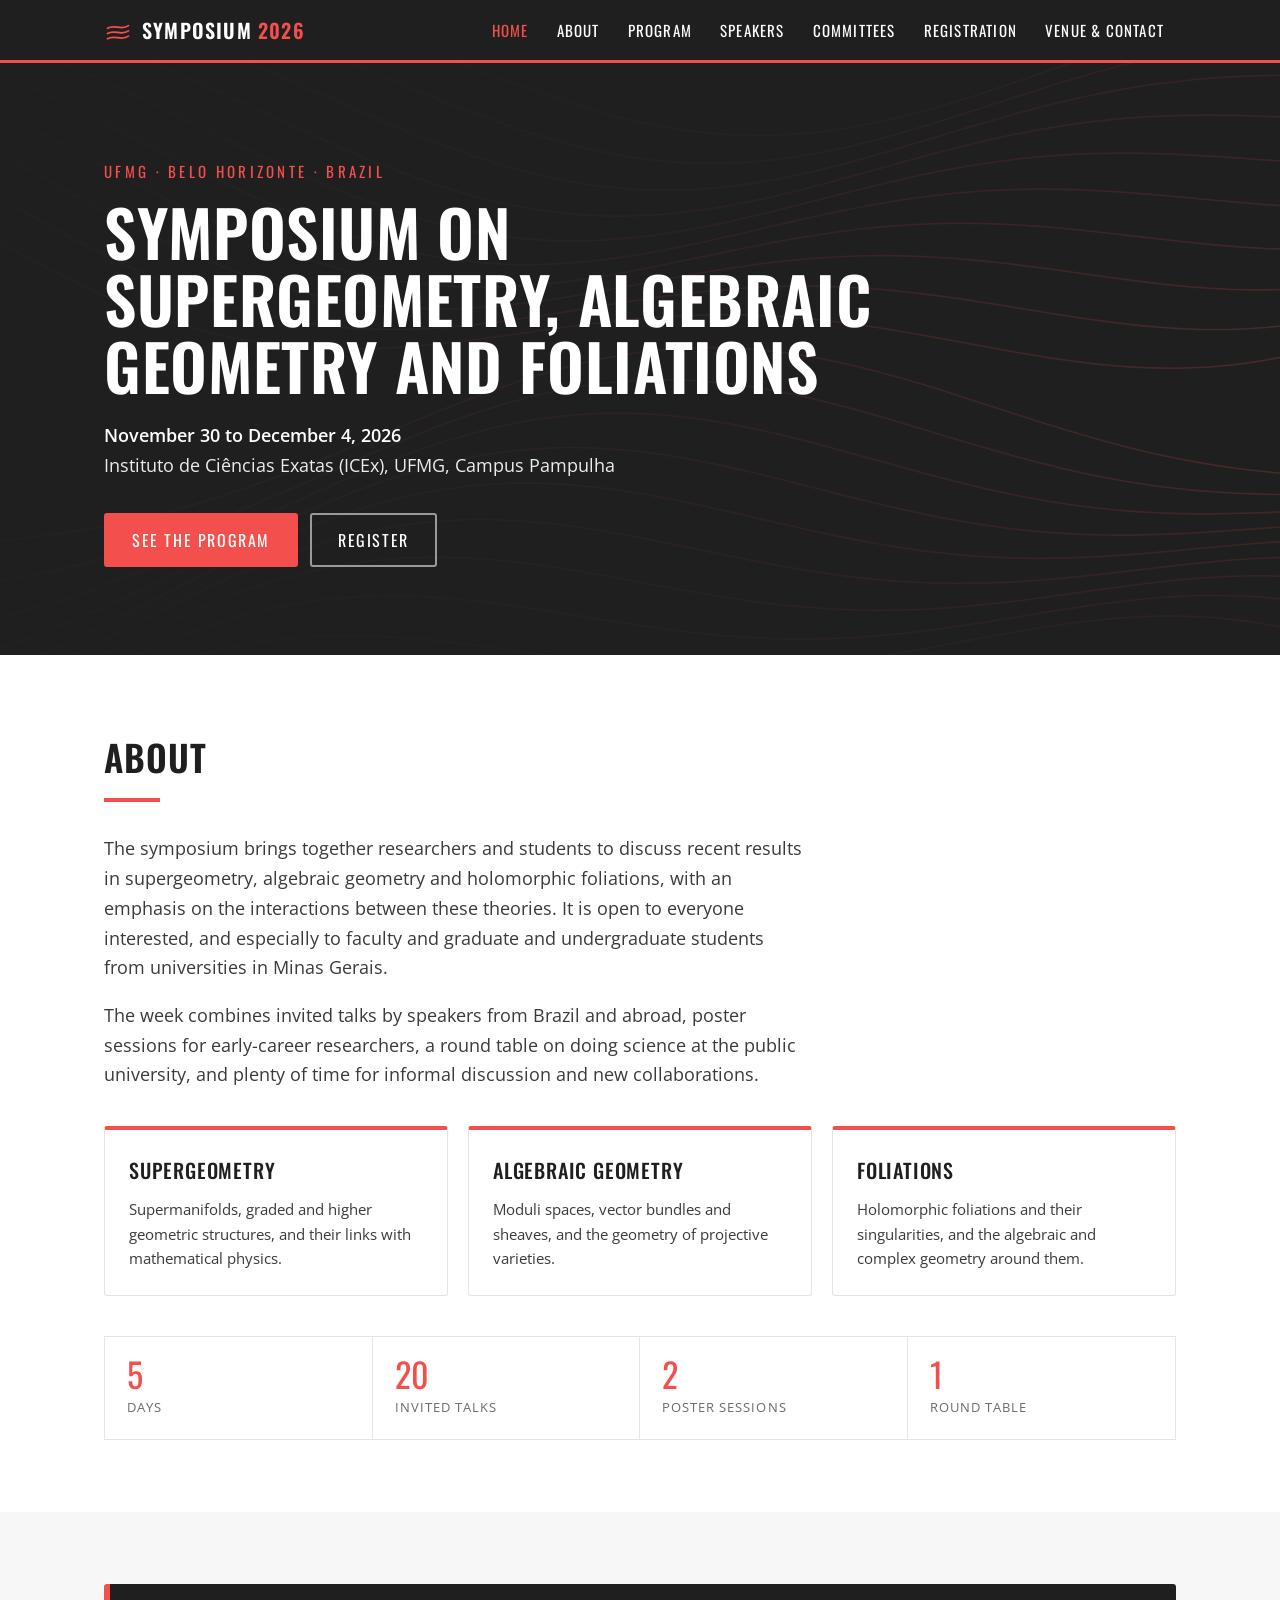
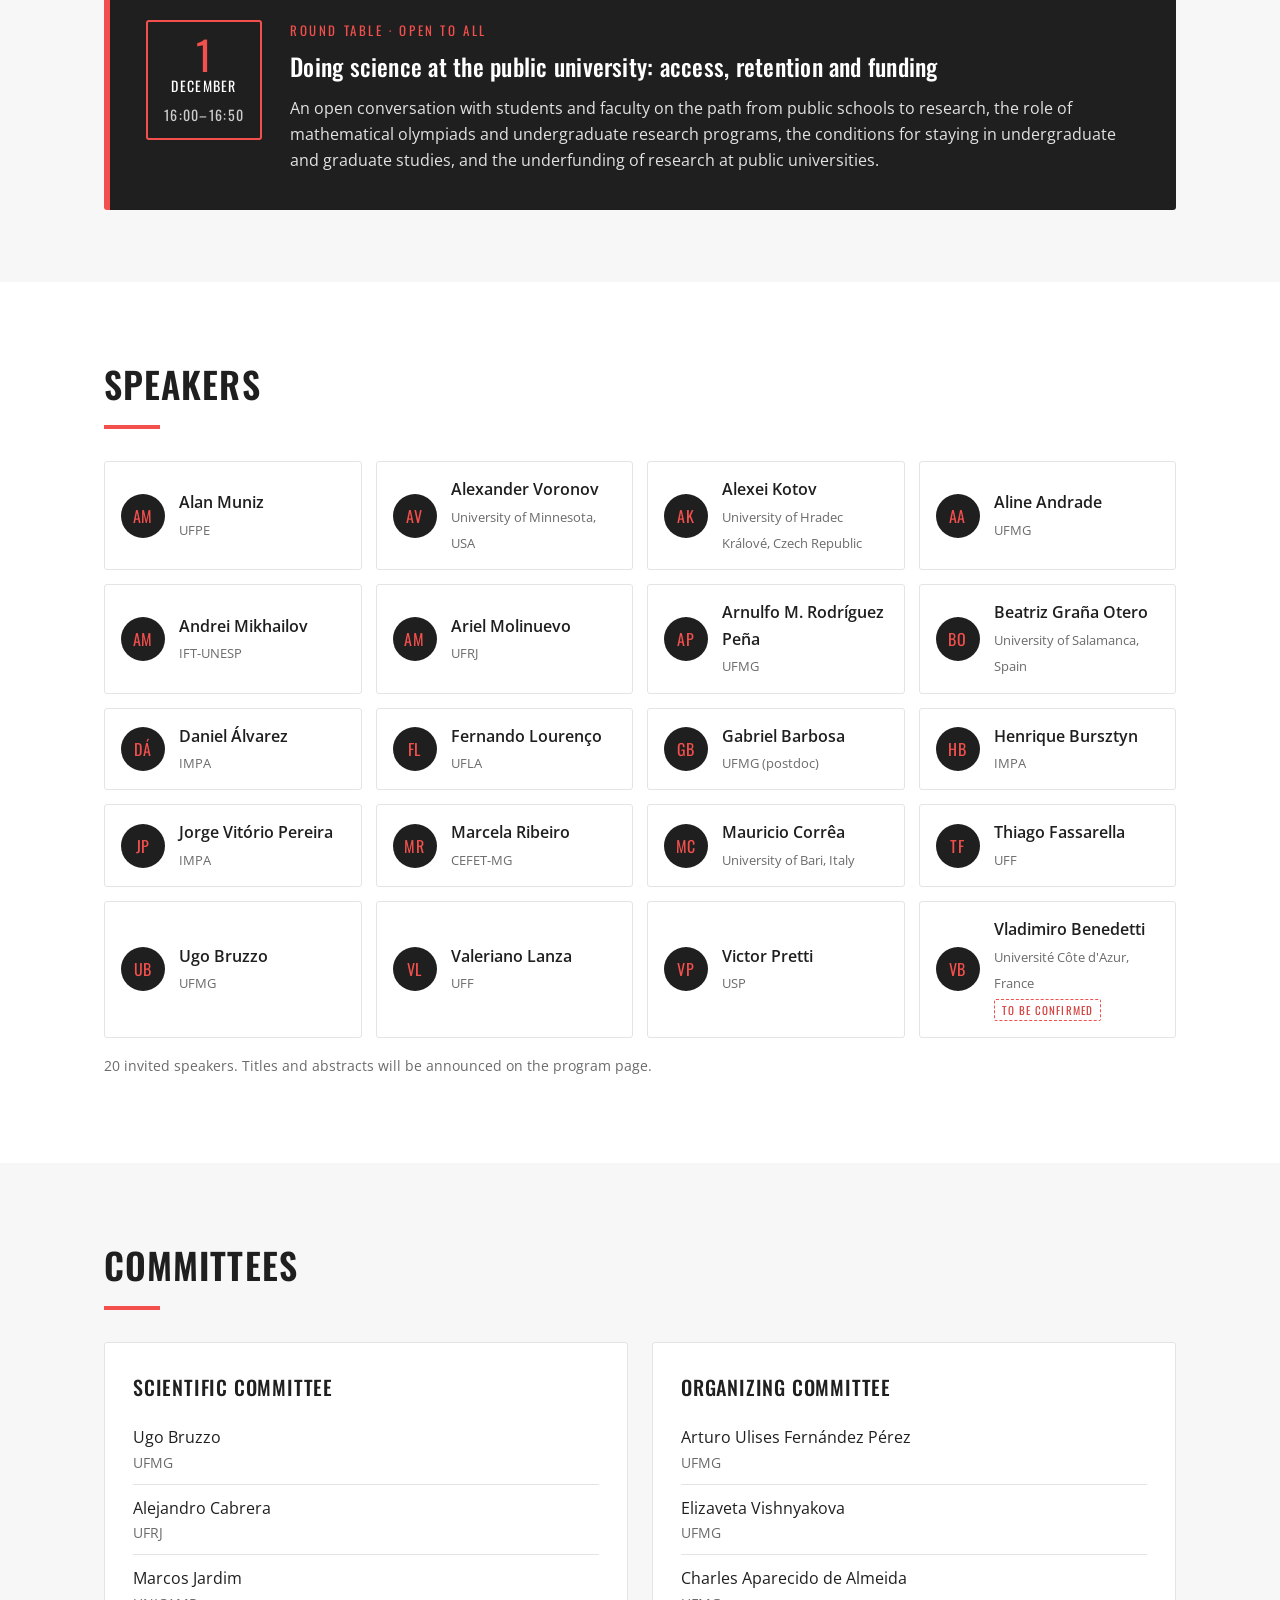
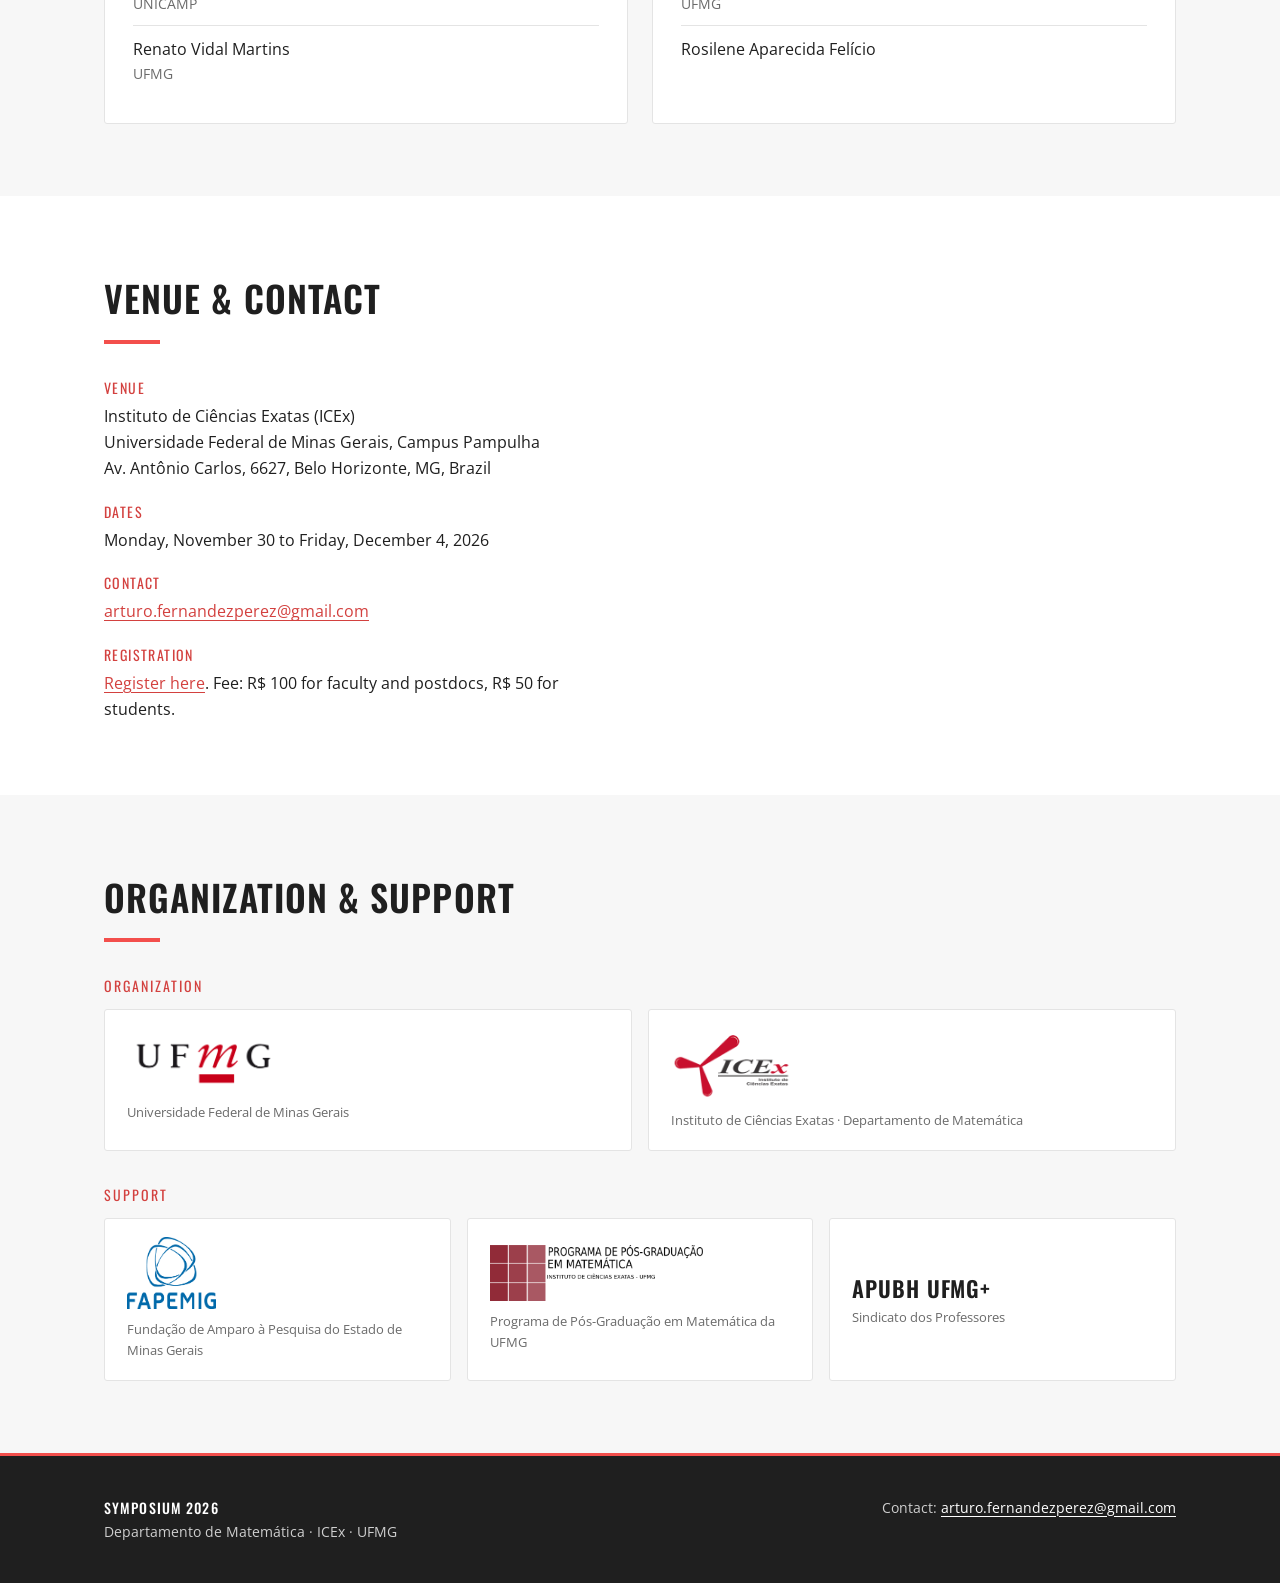
==== commit d2895e34: "Add UFMG and ICEx logos as organizers Co-Authored-By: Claude Opus 5.5 <noreply@anthropic.com>" ====
--- a/index.html
+++ b/index.html
@@ -151,8 +151,14 @@
 <section class="alt" id="support">
   <div class="wrap">
     <div class="section-head">
-      <h2>Support</h2>
+      <h2>Organization &amp; Support</h2>
     </div>
+    <p class="org-label">Organization</p>
+    <div class="support org">
+      <div class="sponsor"><img src="img/logo-ufmg.png" alt="UFMG" class="logo"><span>Universidade Federal de Minas Gerais</span></div>
+      <div class="sponsor"><img src="img/logo-icex.png" alt="ICEx" class="logo tall"><span>Instituto de Ciências Exatas · Departamento de Matemática</span></div>
+    </div>
+    <p class="org-label">Support</p>
     <div class="support">
       <div class="sponsor"><img src="img/logo-fapemig.png" alt="FAPEMIG" class="logo tall"><span>Fundação de Amparo à Pesquisa do Estado de Minas Gerais</span></div>
       <div class="sponsor"><img src="img/logo-ppgmat.png" alt="Programa de Pós-Graduação em Matemática, UFMG" class="logo"><span>Programa de Pós-Graduação em Matemática da UFMG</span></div>
--- a/styles.css
+++ b/styles.css
@@ -358,3 +358,5 @@
 /* Sponsor logos */
 .sponsor .logo{ align-self:flex-start; height:56px; width:auto; max-width:100%; object-fit:contain; margin-bottom:10px; }
 .sponsor .logo.tall{ height:72px; }
+.org-label{ font-family:var(--head); text-transform:uppercase; letter-spacing:.14em; font-size:14px; color:var(--coral-dark); margin:0 0 12px; }
+.support.org{ margin-bottom:32px; }
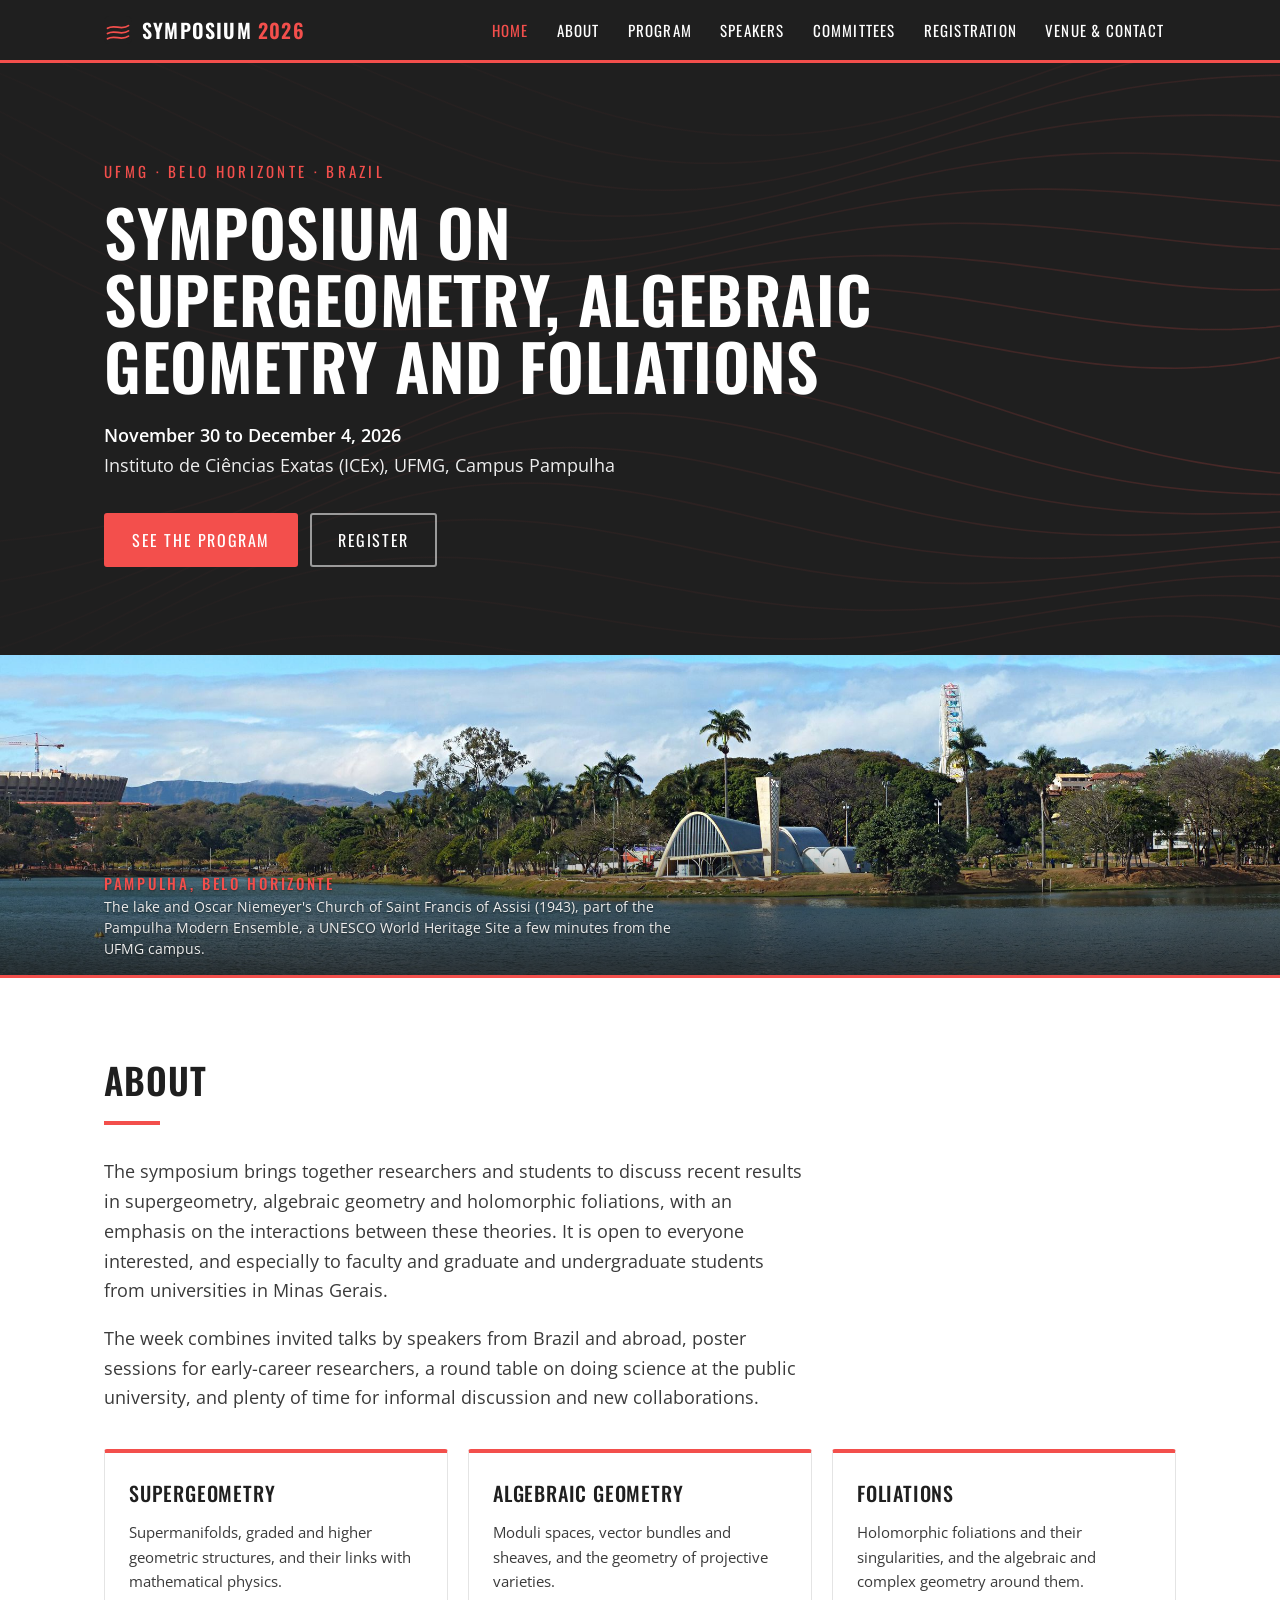
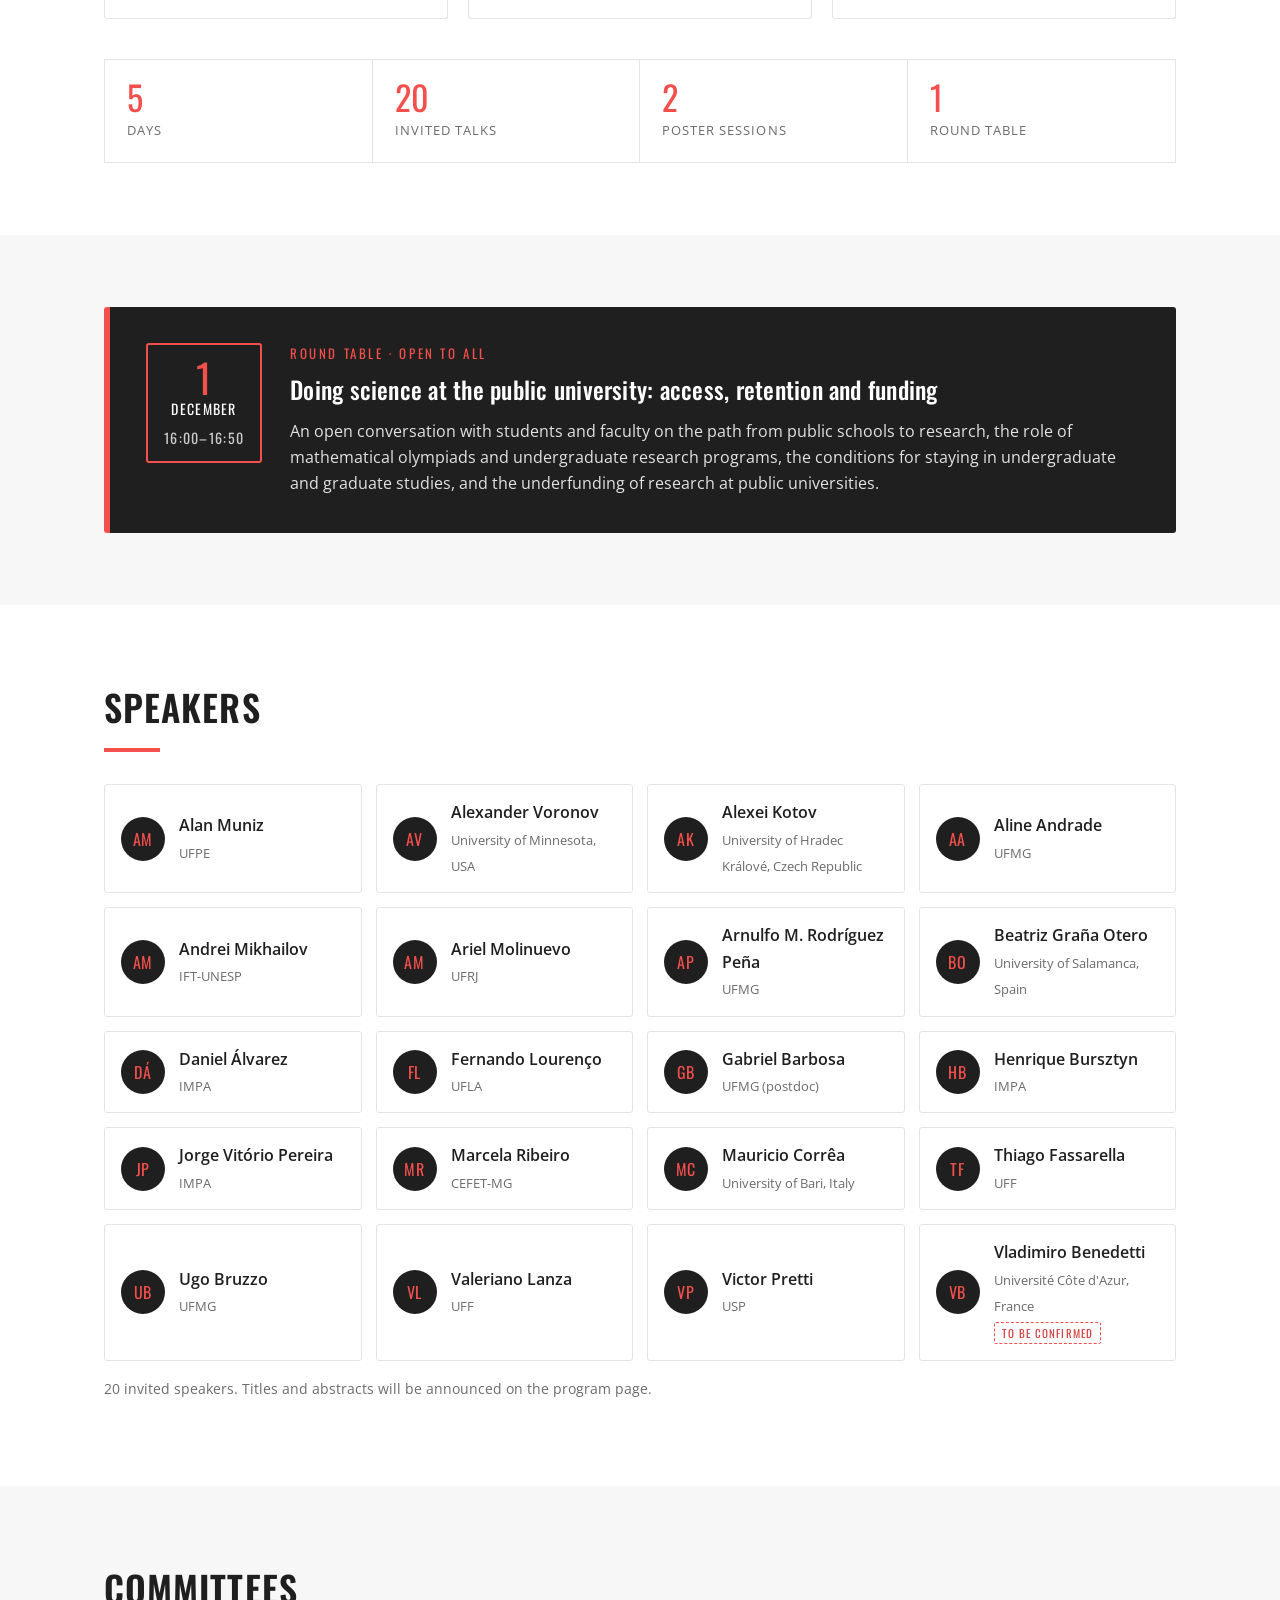
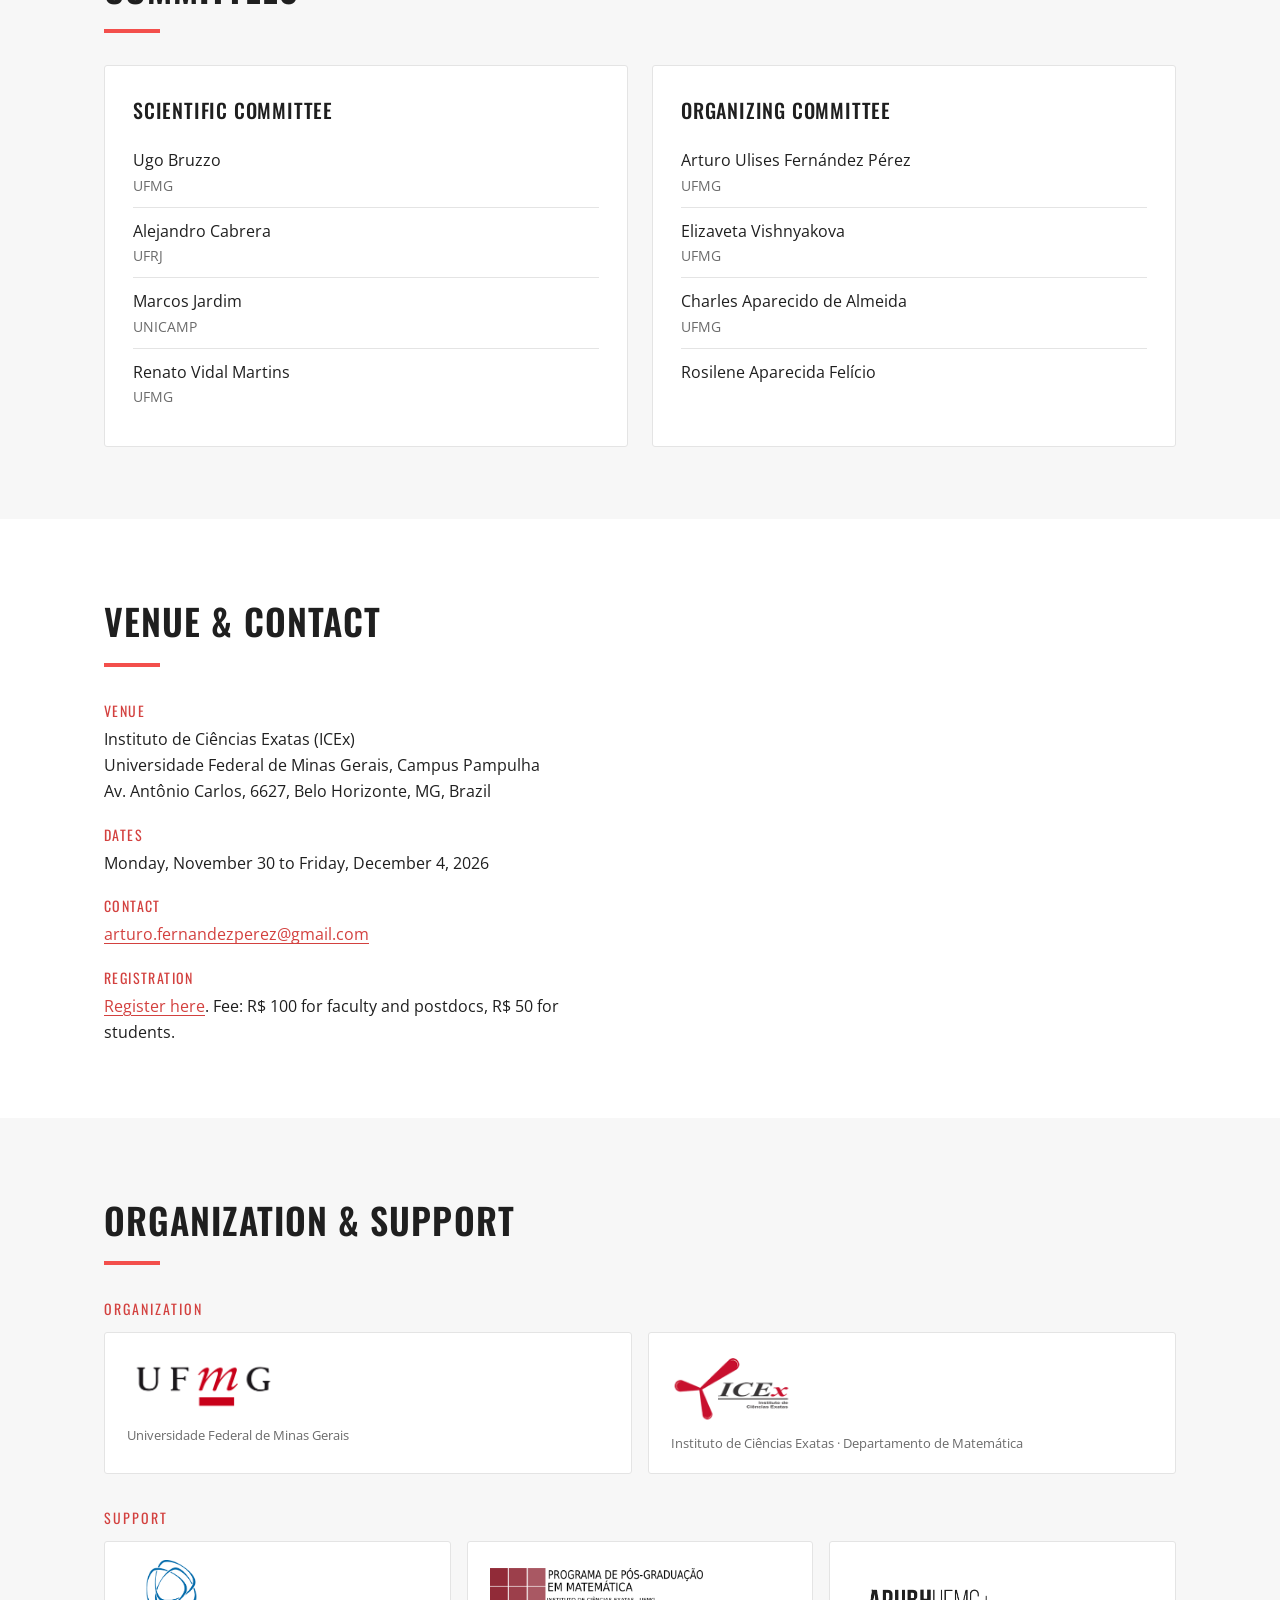
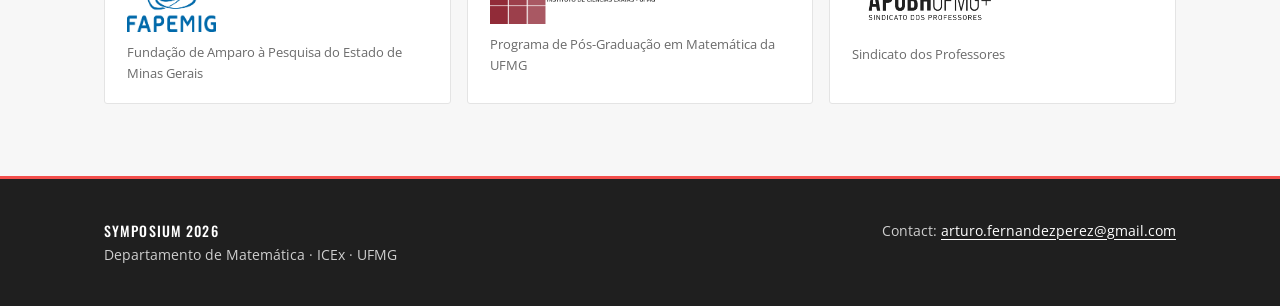
==== commit 7355d2c6: "Add Pampulha panorama below the hero and the APUBH logo Co-Authored-By: Claude Opus 5.5 <noreply@ant" ====
--- a/index.html
+++ b/index.html
@@ -42,6 +42,12 @@
     </div>
   </div>
 </header>
+
+<figure class="panorama">
+  <img src="img/pampulha.jpg" srcset="img/pampulha-1200.jpg 1200w, img/pampulha.jpg 2400w" sizes="100vw"
+       alt="Pampulha Lake with the Church of Saint Francis of Assisi, Belo Horizonte" loading="lazy">
+  <figcaption><b>Pampulha, Belo Horizonte</b><span>The lake and Oscar Niemeyer's Church of Saint Francis of Assisi (1943), part of the Pampulha Modern Ensemble, a UNESCO World Heritage Site a few minutes from the UFMG campus.</span></figcaption>
+</figure>
 
 <section id="about">
   <div class="wrap">
@@ -162,7 +168,7 @@
     <div class="support">
       <div class="sponsor"><img src="img/logo-fapemig.png" alt="FAPEMIG" class="logo tall"><span>Fundação de Amparo à Pesquisa do Estado de Minas Gerais</span></div>
       <div class="sponsor"><img src="img/logo-ppgmat.png" alt="Programa de Pós-Graduação em Matemática, UFMG" class="logo"><span>Programa de Pós-Graduação em Matemática da UFMG</span></div>
-      <div class="sponsor"><b>APUBH UFMG+</b><span>Sindicato dos Professores</span></div>
+      <div class="sponsor"><img src="img/logo-apubh.png" alt="APUBH UFMG+" class="logo"><span>Sindicato dos Professores</span></div>
     </div>
   </div>
 </section>
--- a/styles.css
+++ b/styles.css
@@ -360,3 +360,19 @@
 .sponsor .logo.tall{ height:72px; }
 .org-label{ font-family:var(--head); text-transform:uppercase; letter-spacing:.14em; font-size:14px; color:var(--coral-dark); margin:0 0 12px; }
 .support.org{ margin-bottom:32px; }
+
+/* Pampulha panorama */
+.panorama{ position:relative; margin:0; background:var(--ink); border-bottom:3px solid var(--coral); }
+.panorama img{ width:100%; aspect-ratio:4 / 1; min-height:220px; object-fit:cover; object-position:58% 60%; }
+.panorama figcaption{
+  position:absolute; left:0; right:0; bottom:0;
+  padding:48px 24px 16px; color:#EDEDED; font-size:14px; line-height:1.5; text-shadow:0 1px 2px rgba(0,0,0,.5);
+  background:linear-gradient(0deg, rgba(31,31,31,.85) 0%, rgba(31,31,31,0) 100%);
+}
+.panorama figcaption span{ display:block; max-width:72ch; }
+.panorama figcaption b{
+  display:block; font-family:var(--head); font-weight:500; font-size:15px; letter-spacing:.18em;
+  text-transform:uppercase; color:var(--coral); margin-bottom:2px;
+}
+@media (min-width: 1168px){ .panorama figcaption{ padding-left:calc((100vw - var(--wrap)) / 2 + 24px); } }
+@media (max-width: 760px){ .panorama figcaption{ position:static; background:var(--ink); padding:12px 16px 14px; } }
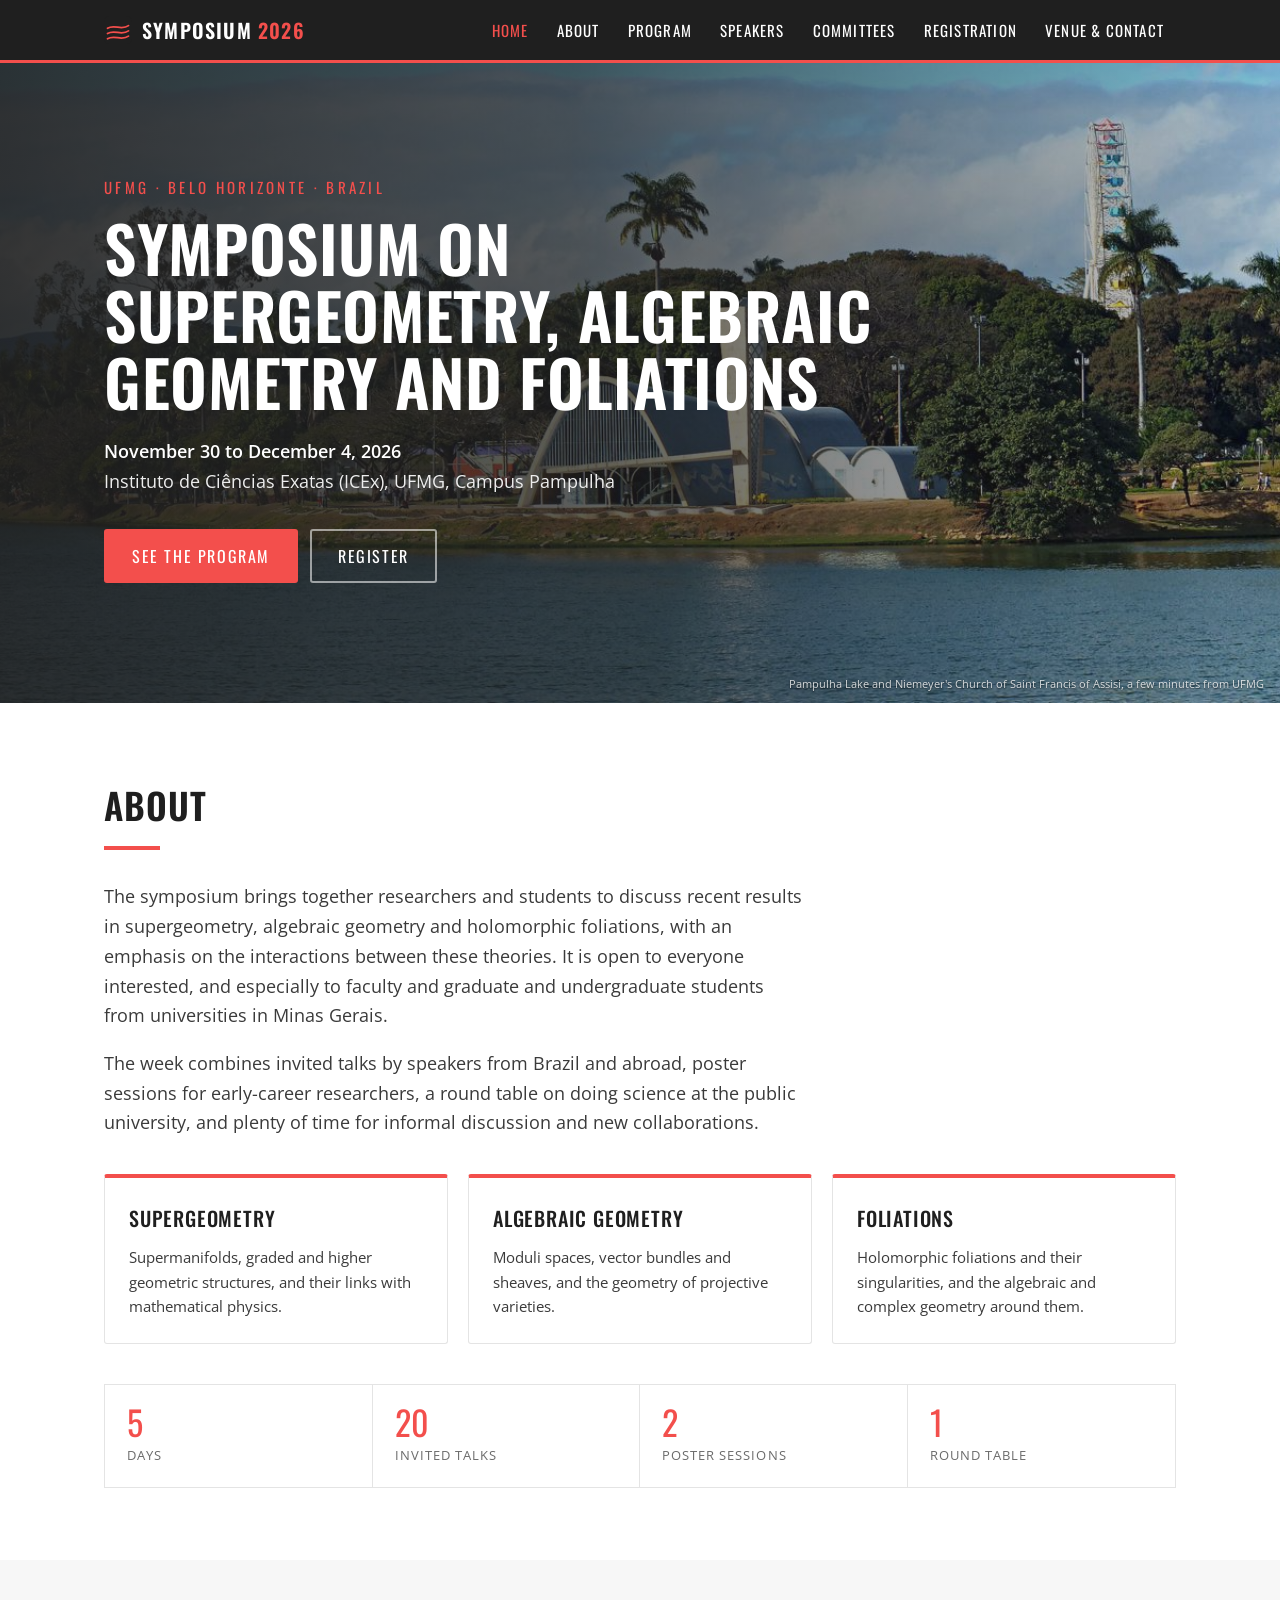
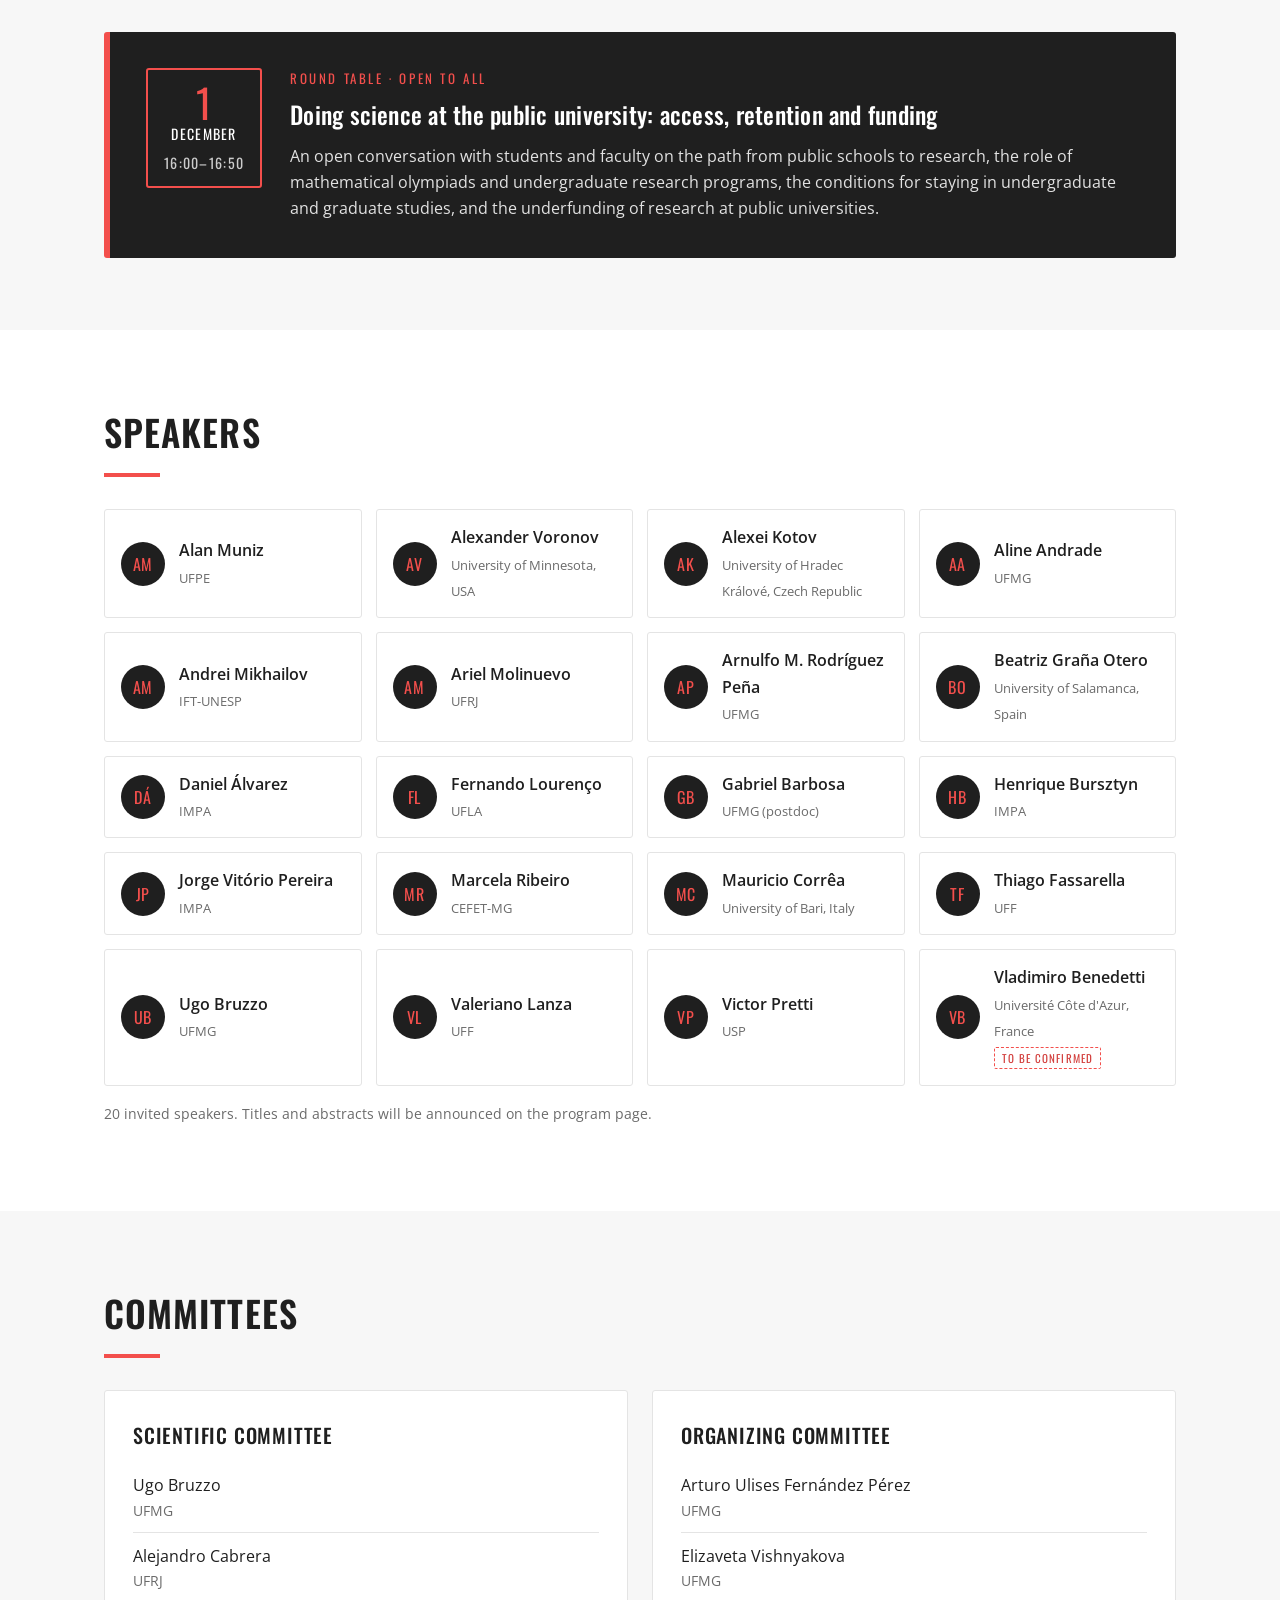
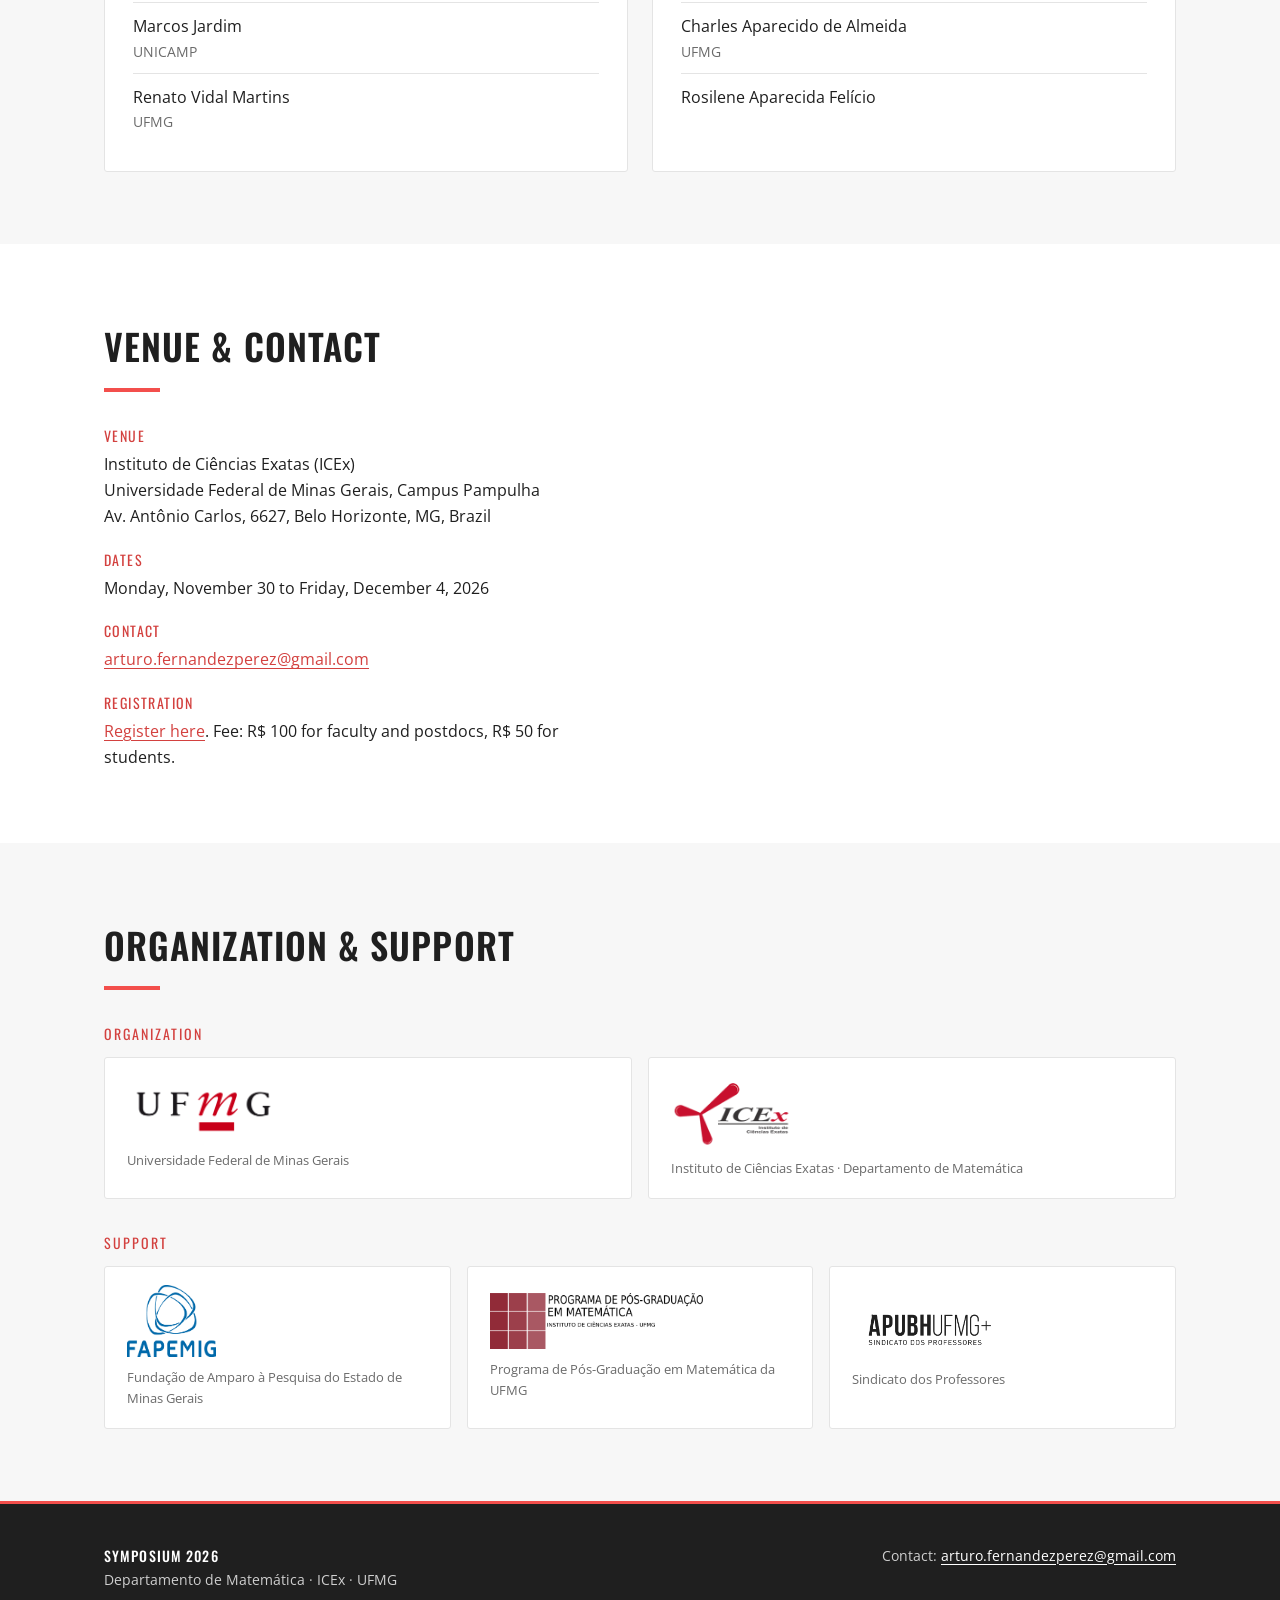
==== commit b61d40b7: "Use the Pampulha photo as the hero background Co-Authored-By: Claude Opus 5.5 <noreply@anthropic.com" ====
--- a/index.html
+++ b/index.html
@@ -41,13 +41,9 @@
       <a class="btn ghost" href="registration.html">Register</a>
     </div>
   </div>
+  <p class="hero-credit">Pampulha Lake and Niemeyer's Church of Saint Francis of Assisi, a few minutes from UFMG</p>
 </header>
 
-<figure class="panorama">
-  <img src="img/pampulha.jpg" srcset="img/pampulha-1200.jpg 1200w, img/pampulha.jpg 2400w" sizes="100vw"
-       alt="Pampulha Lake with the Church of Saint Francis of Assisi, Belo Horizonte" loading="lazy">
-  <figcaption><b>Pampulha, Belo Horizonte</b><span>The lake and Oscar Niemeyer's Church of Saint Francis of Assisi (1943), part of the Pampulha Modern Ensemble, a UNESCO World Heritage Site a few minutes from the UFMG campus.</span></figcaption>
-</figure>
 
 <section id="about">
   <div class="wrap">
--- a/styles.css
+++ b/styles.css
@@ -59,12 +59,16 @@
 /* ---------- Hero ---------- */
 .hero{
   position:relative; overflow:hidden;
-  background:var(--ink) url("img/hero.svg") center/cover no-repeat;
-  color:#fff; padding:96px 0 88px;
+  background:var(--ink) url("img/pampulha.jpg") 62% 62%/cover no-repeat;
+  color:#fff; padding:112px 0 120px;
 }
 .hero::after{
   content:""; position:absolute; inset:0;
-  background:linear-gradient(90deg, rgba(31,31,31,.92) 0%, rgba(31,31,31,.7) 55%, rgba(31,31,31,.35) 100%);
+  background:linear-gradient(90deg, rgba(31,31,31,.9) 0%, rgba(31,31,31,.72) 45%, rgba(31,31,31,.2) 100%);
+}
+.hero-credit{
+  position:absolute; z-index:1; right:16px; bottom:10px; margin:0;
+  font-size:11px; color:rgba(255,255,255,.8); text-shadow:0 1px 2px rgba(0,0,0,.6);
 }
 .hero .wrap{ position:relative; z-index:1; }
 .kicker{
@@ -91,7 +95,7 @@
 .btn[aria-disabled="true"]{ opacity:.6; cursor:default; pointer-events:none; }
 
 .page-head{
-  background:var(--ink) url("img/hero.svg") center/cover no-repeat; color:#fff;
+  background:var(--ink) url("img/pampulha-1200.jpg") 62% 62%/cover no-repeat; color:#fff;
   position:relative; padding:56px 0 48px;
 }
 .page-head::after{ content:""; position:absolute; inset:0; background:rgba(31,31,31,.82); }
@@ -274,7 +278,9 @@
     flex-direction:column; background:var(--ink); padding:8px 16px 16px; border-bottom:3px solid var(--coral);
   }
   .nav-links.open{ display:flex; }
-  .hero{ padding:64px 0 56px; }
+  .hero{ padding:64px 0 72px; background-image:url("img/pampulha-1200.jpg"); }
+  .hero::after{ background:linear-gradient(180deg, rgba(31,31,31,.85) 0%, rgba(31,31,31,.7) 60%, rgba(31,31,31,.45) 100%); }
+  .hero-credit{ left:16px; right:16px; }
   section{ padding:52px 0; }
   .feature{ grid-template-columns:1fr; padding:24px; }
   .feature .when{ justify-self:start; }
@@ -361,18 +367,3 @@
 .org-label{ font-family:var(--head); text-transform:uppercase; letter-spacing:.14em; font-size:14px; color:var(--coral-dark); margin:0 0 12px; }
 .support.org{ margin-bottom:32px; }
 
-/* Pampulha panorama */
-.panorama{ position:relative; margin:0; background:var(--ink); border-bottom:3px solid var(--coral); }
-.panorama img{ width:100%; aspect-ratio:4 / 1; min-height:220px; object-fit:cover; object-position:58% 60%; }
-.panorama figcaption{
-  position:absolute; left:0; right:0; bottom:0;
-  padding:48px 24px 16px; color:#EDEDED; font-size:14px; line-height:1.5; text-shadow:0 1px 2px rgba(0,0,0,.5);
-  background:linear-gradient(0deg, rgba(31,31,31,.85) 0%, rgba(31,31,31,0) 100%);
-}
-.panorama figcaption span{ display:block; max-width:72ch; }
-.panorama figcaption b{
-  display:block; font-family:var(--head); font-weight:500; font-size:15px; letter-spacing:.18em;
-  text-transform:uppercase; color:var(--coral); margin-bottom:2px;
-}
-@media (min-width: 1168px){ .panorama figcaption{ padding-left:calc((100vw - var(--wrap)) / 2 + 24px); } }
-@media (max-width: 760px){ .panorama figcaption{ position:static; background:var(--ink); padding:12px 16px 14px; } }
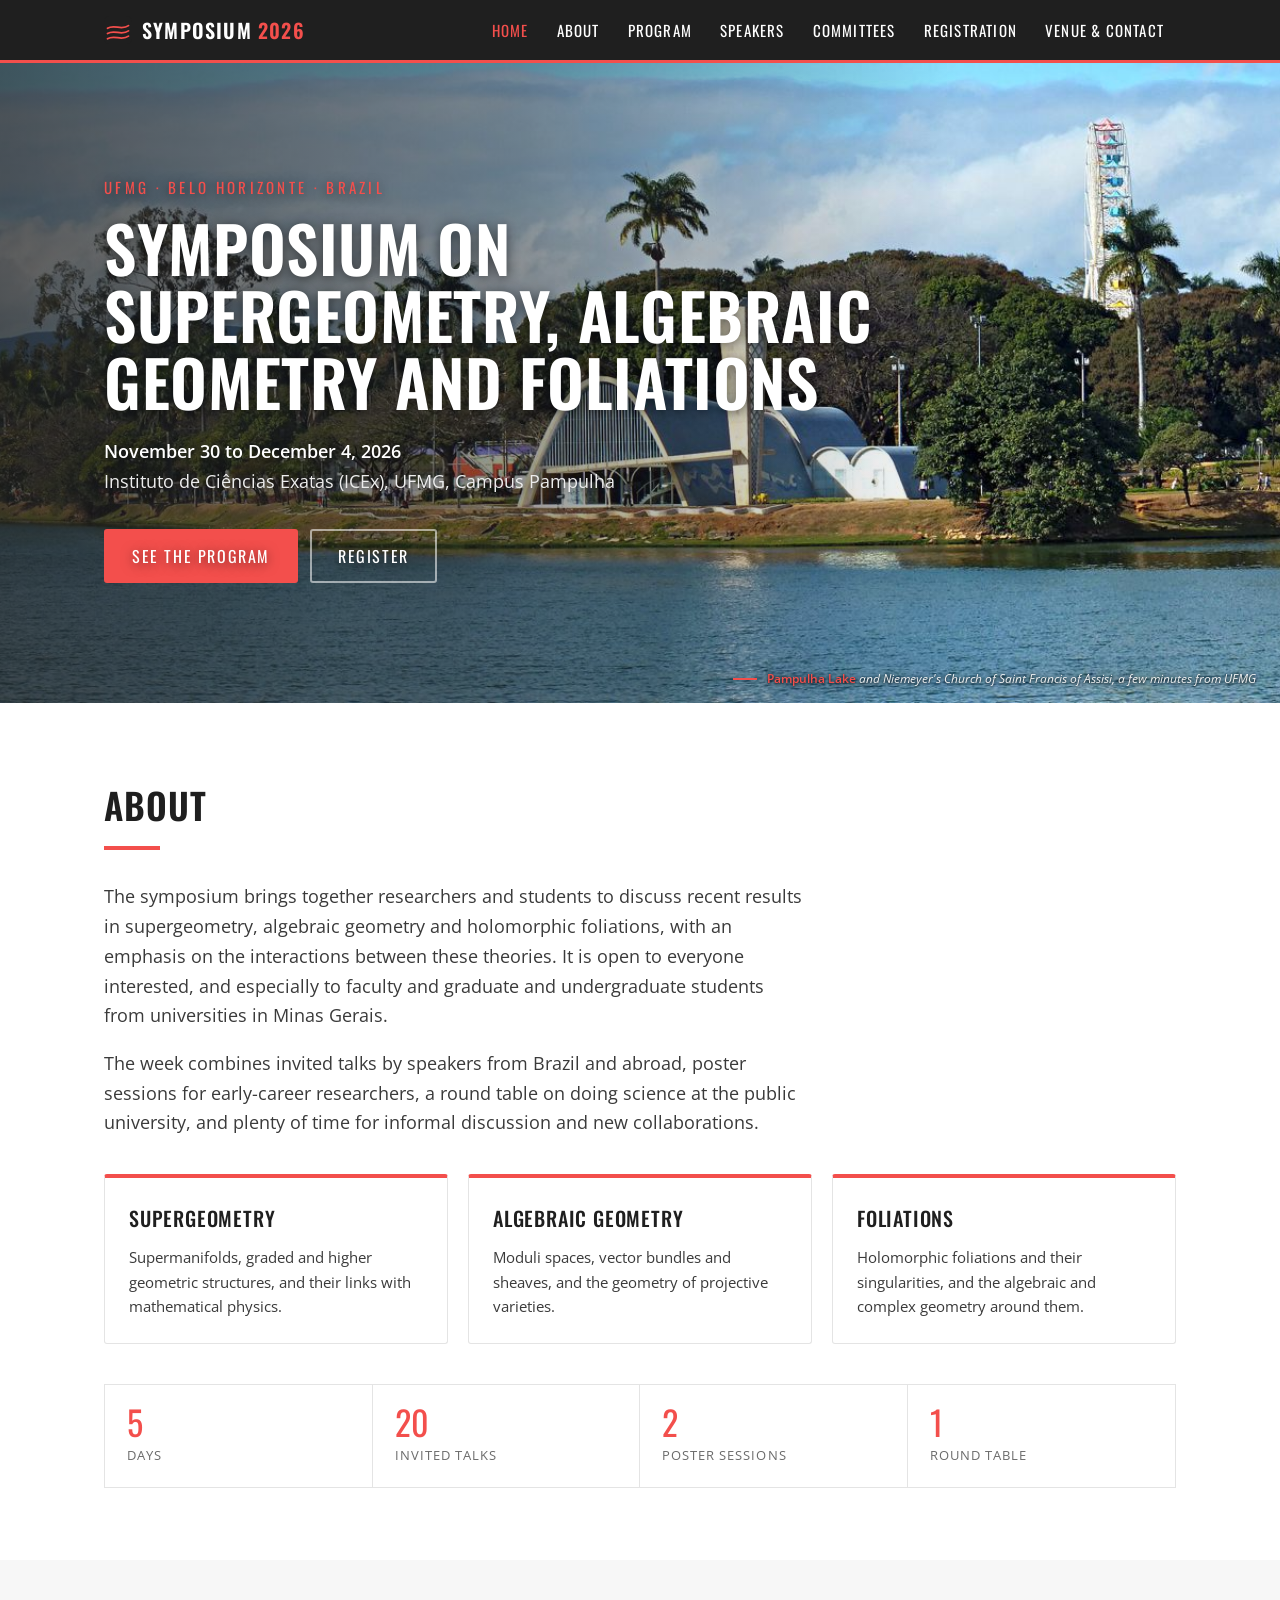
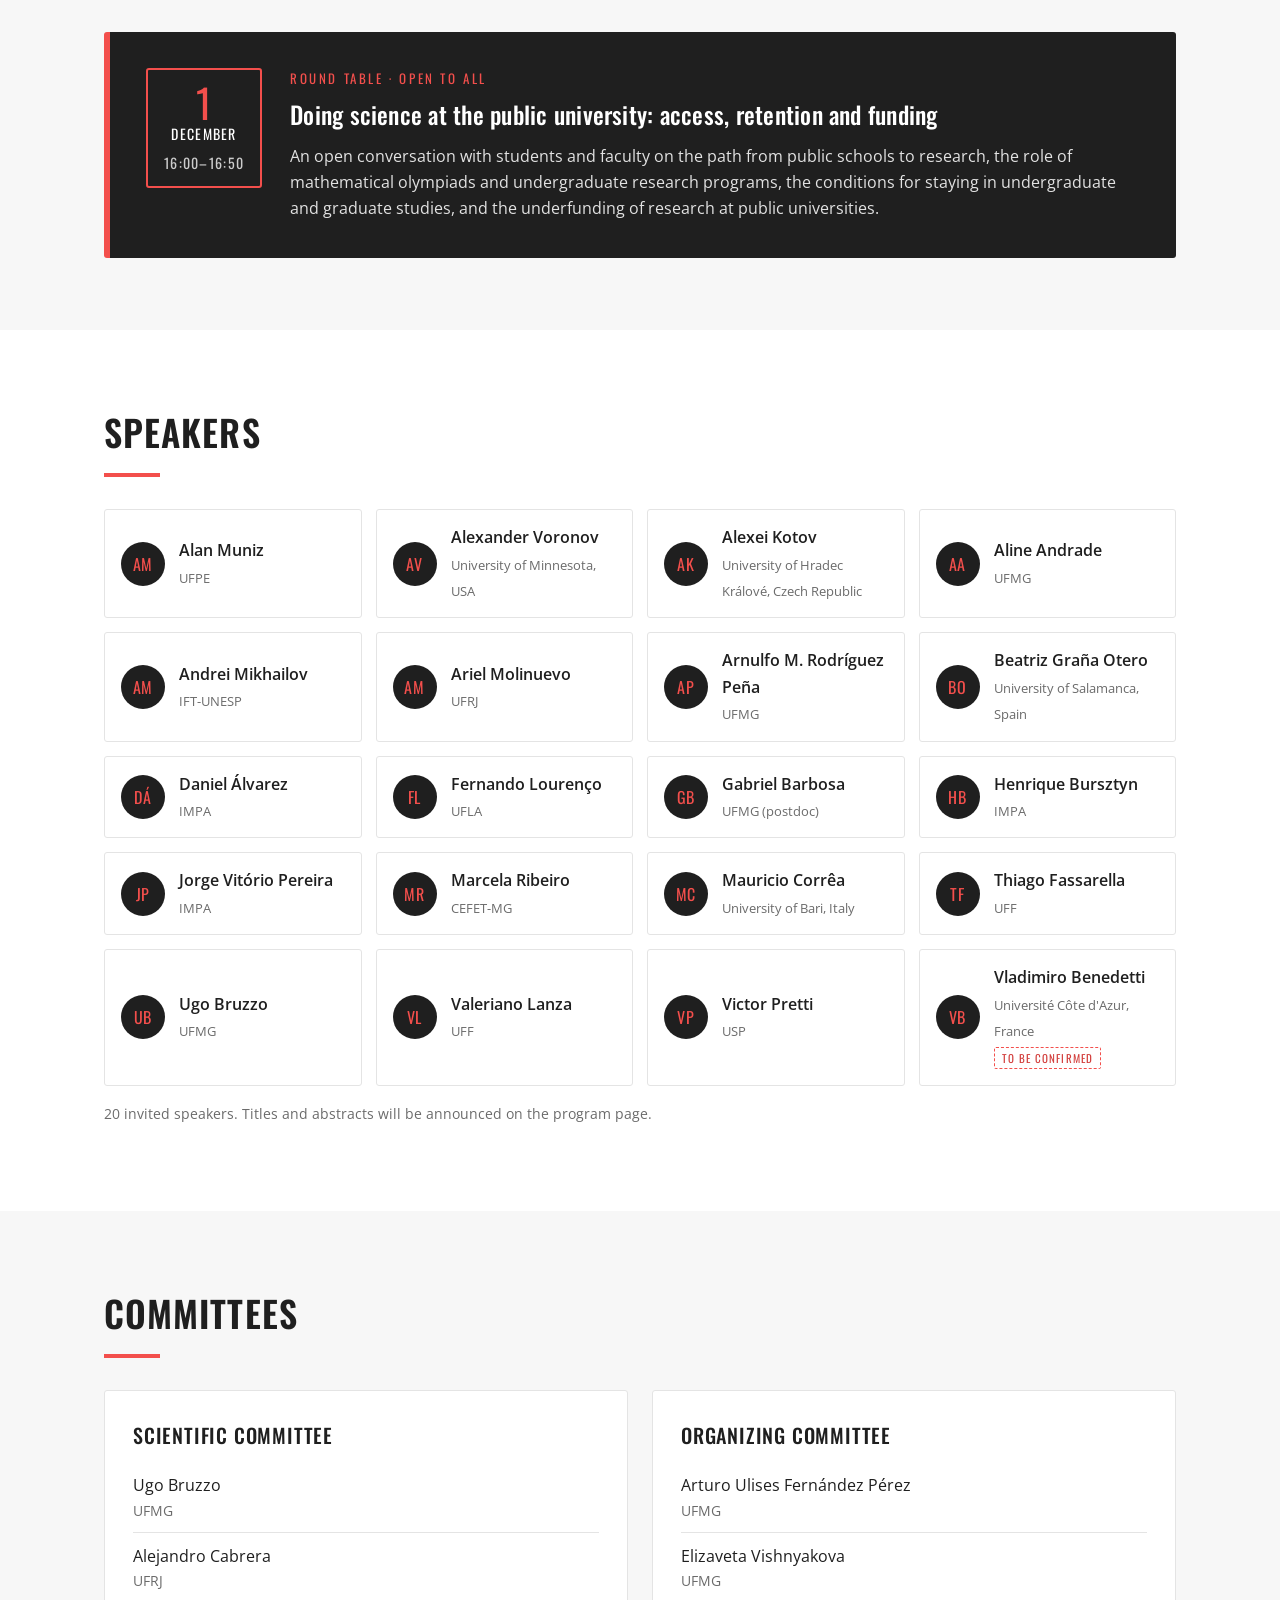
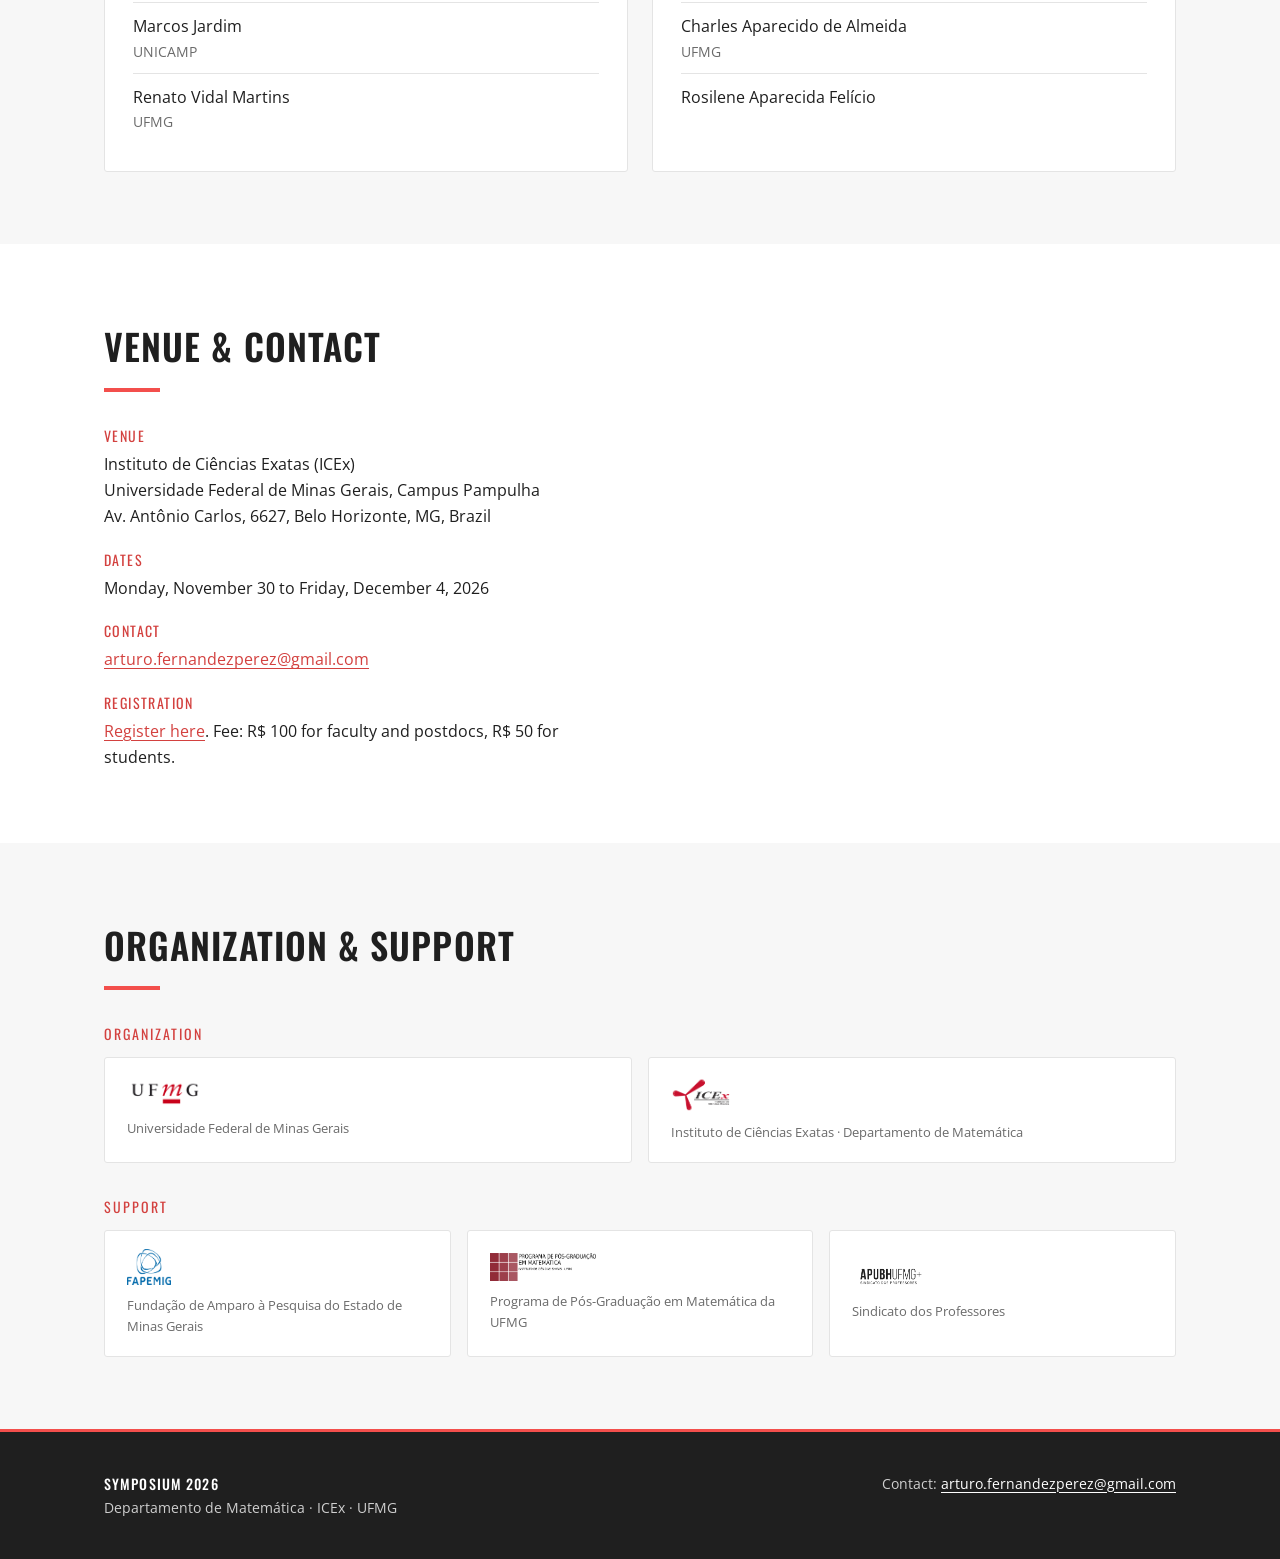
==== commit 5abe9351: "Subtler hero caption: italic, coral accent line and place name Co-Authored-By: Claude Opus 5.5 <nore" ====
--- a/index.html
+++ b/index.html
@@ -41,7 +41,7 @@
       <a class="btn ghost" href="registration.html">Register</a>
     </div>
   </div>
-  <p class="hero-credit">Pampulha Lake and Niemeyer's Church of Saint Francis of Assisi, a few minutes from UFMG</p>
+  <p class="hero-credit"><span><b>Pampulha Lake</b> and Niemeyer's Church of Saint Francis of Assisi, a few minutes from UFMG</span></p>
 </header>
 
 
--- a/styles.css
+++ b/styles.css
@@ -64,13 +64,16 @@
 }
 .hero::after{
   content:""; position:absolute; inset:0;
-  background:linear-gradient(90deg, rgba(31,31,31,.9) 0%, rgba(31,31,31,.72) 45%, rgba(31,31,31,.2) 100%);
+  background:linear-gradient(90deg, rgba(31,31,31,.72) 0%, rgba(31,31,31,.45) 40%, rgba(31,31,31,0) 75%);
 }
 .hero-credit{
-  position:absolute; z-index:1; right:16px; bottom:10px; margin:0;
-  font-size:11px; color:rgba(255,255,255,.8); text-shadow:0 1px 2px rgba(0,0,0,.6);
-}
-.hero .wrap{ position:relative; z-index:1; }
+  position:absolute; z-index:1; right:24px; bottom:14px; margin:0;
+  display:flex; align-items:center; gap:10px;
+  font-size:12px; font-style:italic; color:rgba(255,255,255,.92); text-shadow:0 1px 3px rgba(0,0,0,.9), 0 0 10px rgba(0,0,0,.6);
+}
+.hero-credit::before{ content:""; width:24px; height:2px; background:var(--coral); flex:none; }
+.hero-credit b{ color:var(--coral); font-style:normal; font-weight:600; }
+.hero .wrap{ position:relative; z-index:1; text-shadow:0 2px 12px rgba(0,0,0,.55); }
 .kicker{
   font-family:var(--head); font-size:15px; letter-spacing:.22em; text-transform:uppercase;
   color:var(--coral); margin:0 0 14px;
@@ -279,8 +282,8 @@
   }
   .nav-links.open{ display:flex; }
   .hero{ padding:64px 0 72px; background-image:url("img/pampulha-1200.jpg"); }
-  .hero::after{ background:linear-gradient(180deg, rgba(31,31,31,.85) 0%, rgba(31,31,31,.7) 60%, rgba(31,31,31,.45) 100%); }
-  .hero-credit{ left:16px; right:16px; }
+  .hero::after{ background:linear-gradient(180deg, rgba(31,31,31,.7) 0%, rgba(31,31,31,.5) 60%, rgba(31,31,31,.25) 100%); }
+  .hero-credit{ left:16px; right:16px; font-size:11px; }
   section{ padding:52px 0; }
   .feature{ grid-template-columns:1fr; padding:24px; }
   .feature .when{ justify-self:start; }
@@ -362,8 +365,8 @@
 }
 
 /* Sponsor logos */
-.sponsor .logo{ align-self:flex-start; height:56px; width:auto; max-width:100%; object-fit:contain; margin-bottom:10px; }
-.sponsor .logo.tall{ height:72px; }
+.sponsor .logo{ align-self:flex-start; height:28px; width:auto; max-width:100%; object-fit:contain; margin-bottom:10px; }
+.sponsor .logo.tall{ height:36px; }
 .org-label{ font-family:var(--head); text-transform:uppercase; letter-spacing:.14em; font-size:14px; color:var(--coral-dark); margin:0 0 12px; }
 .support.org{ margin-bottom:32px; }
 
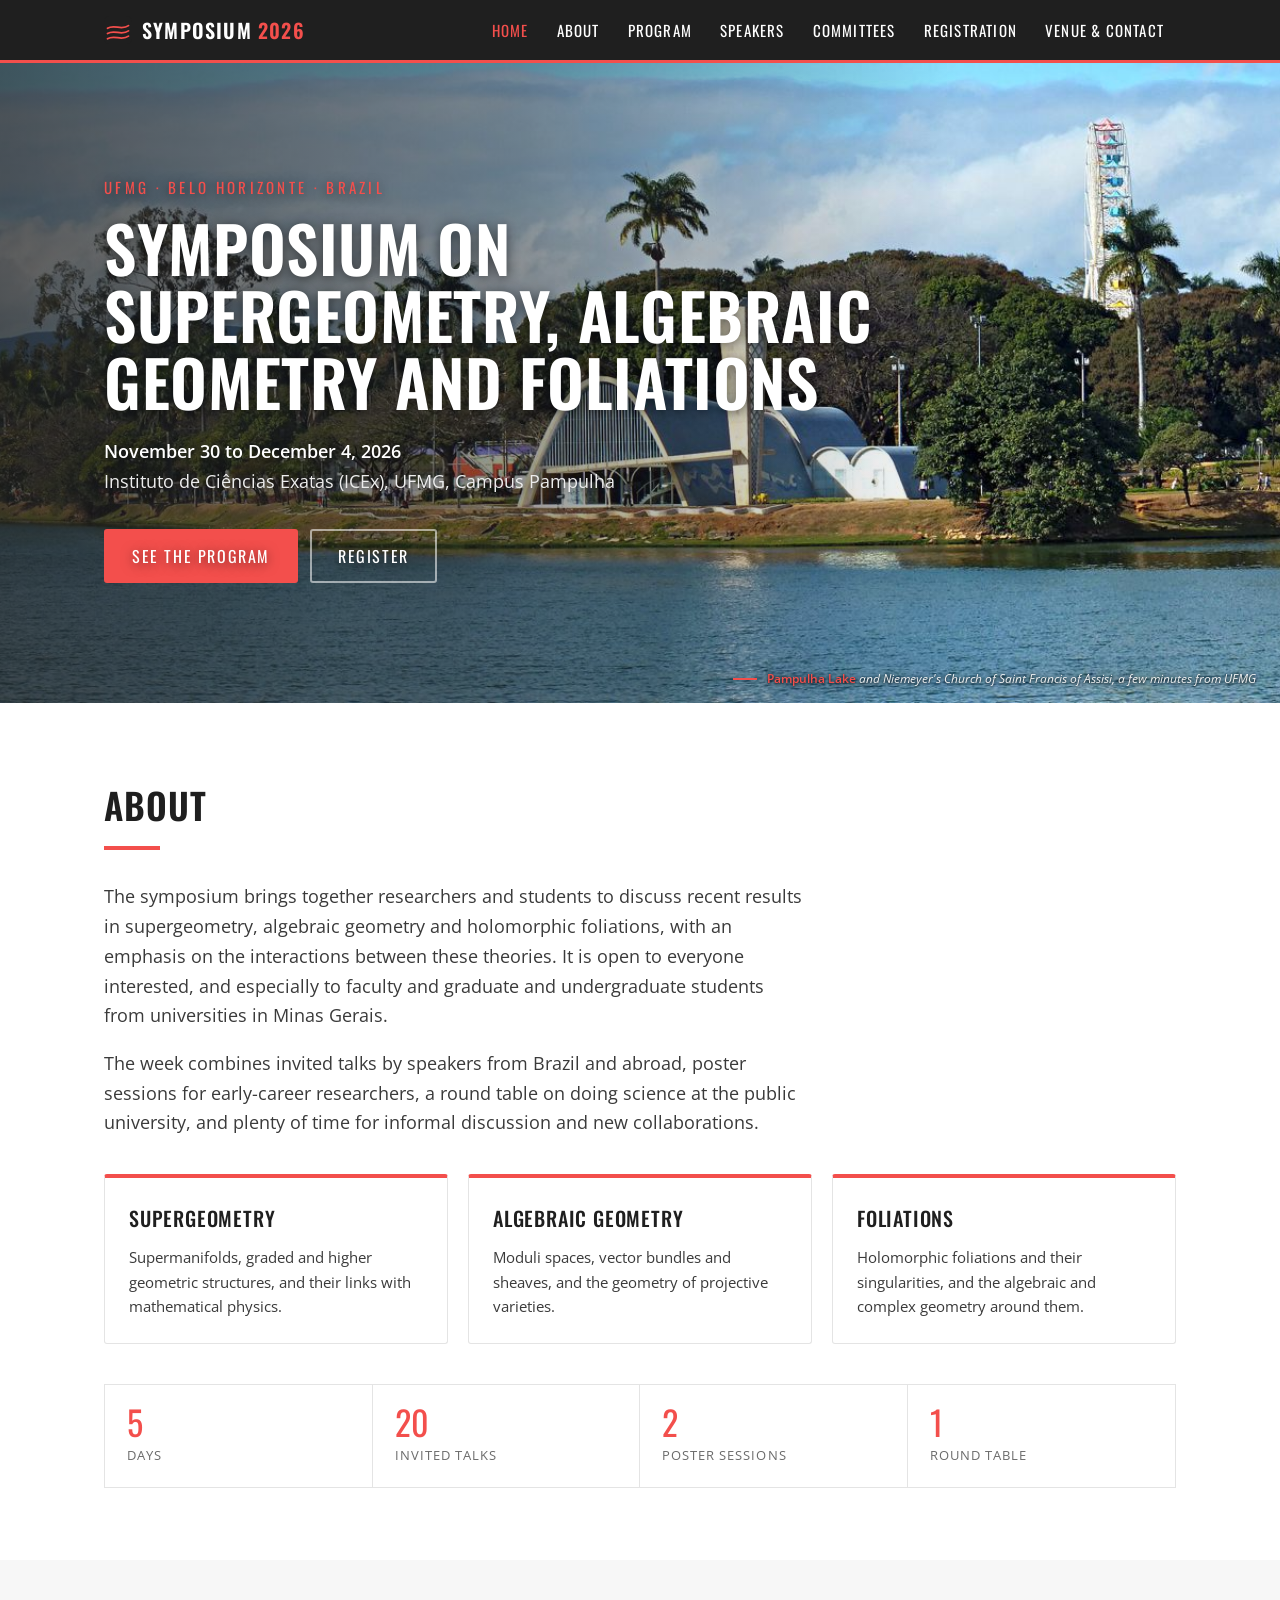
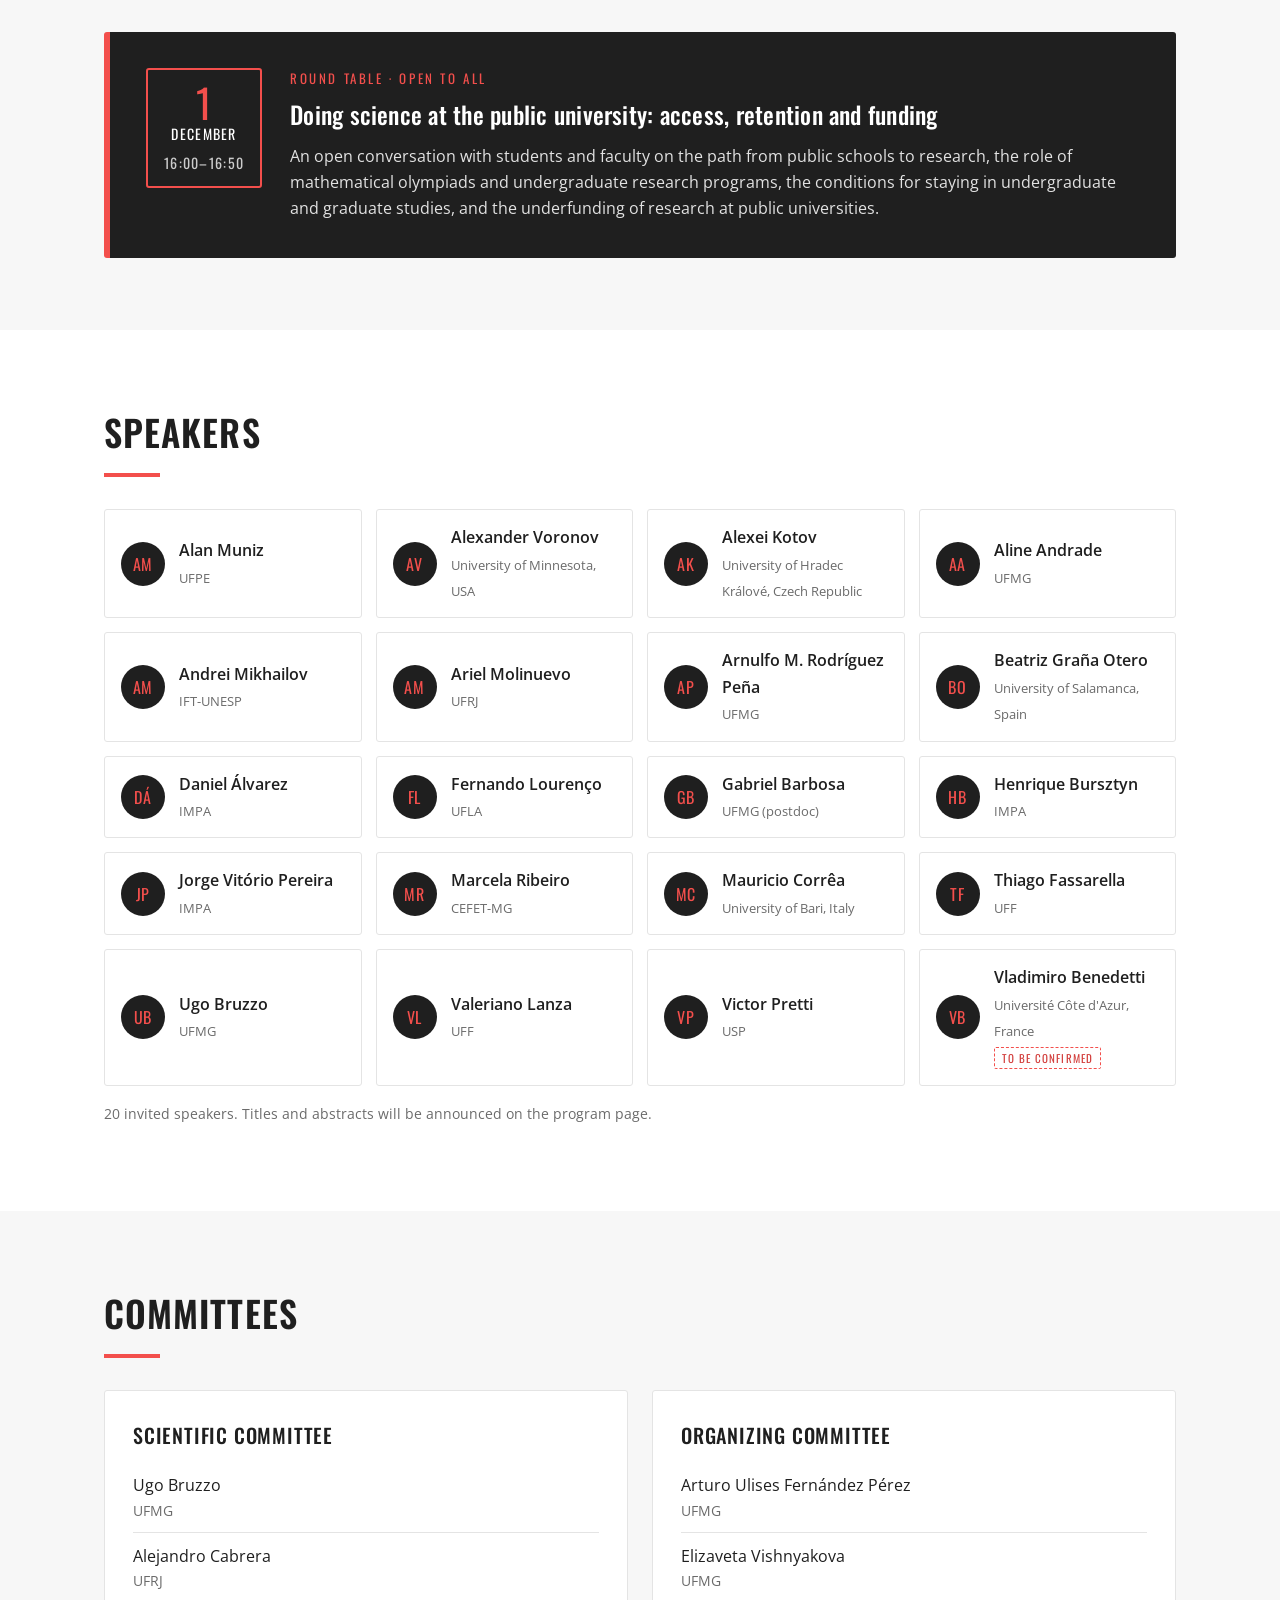
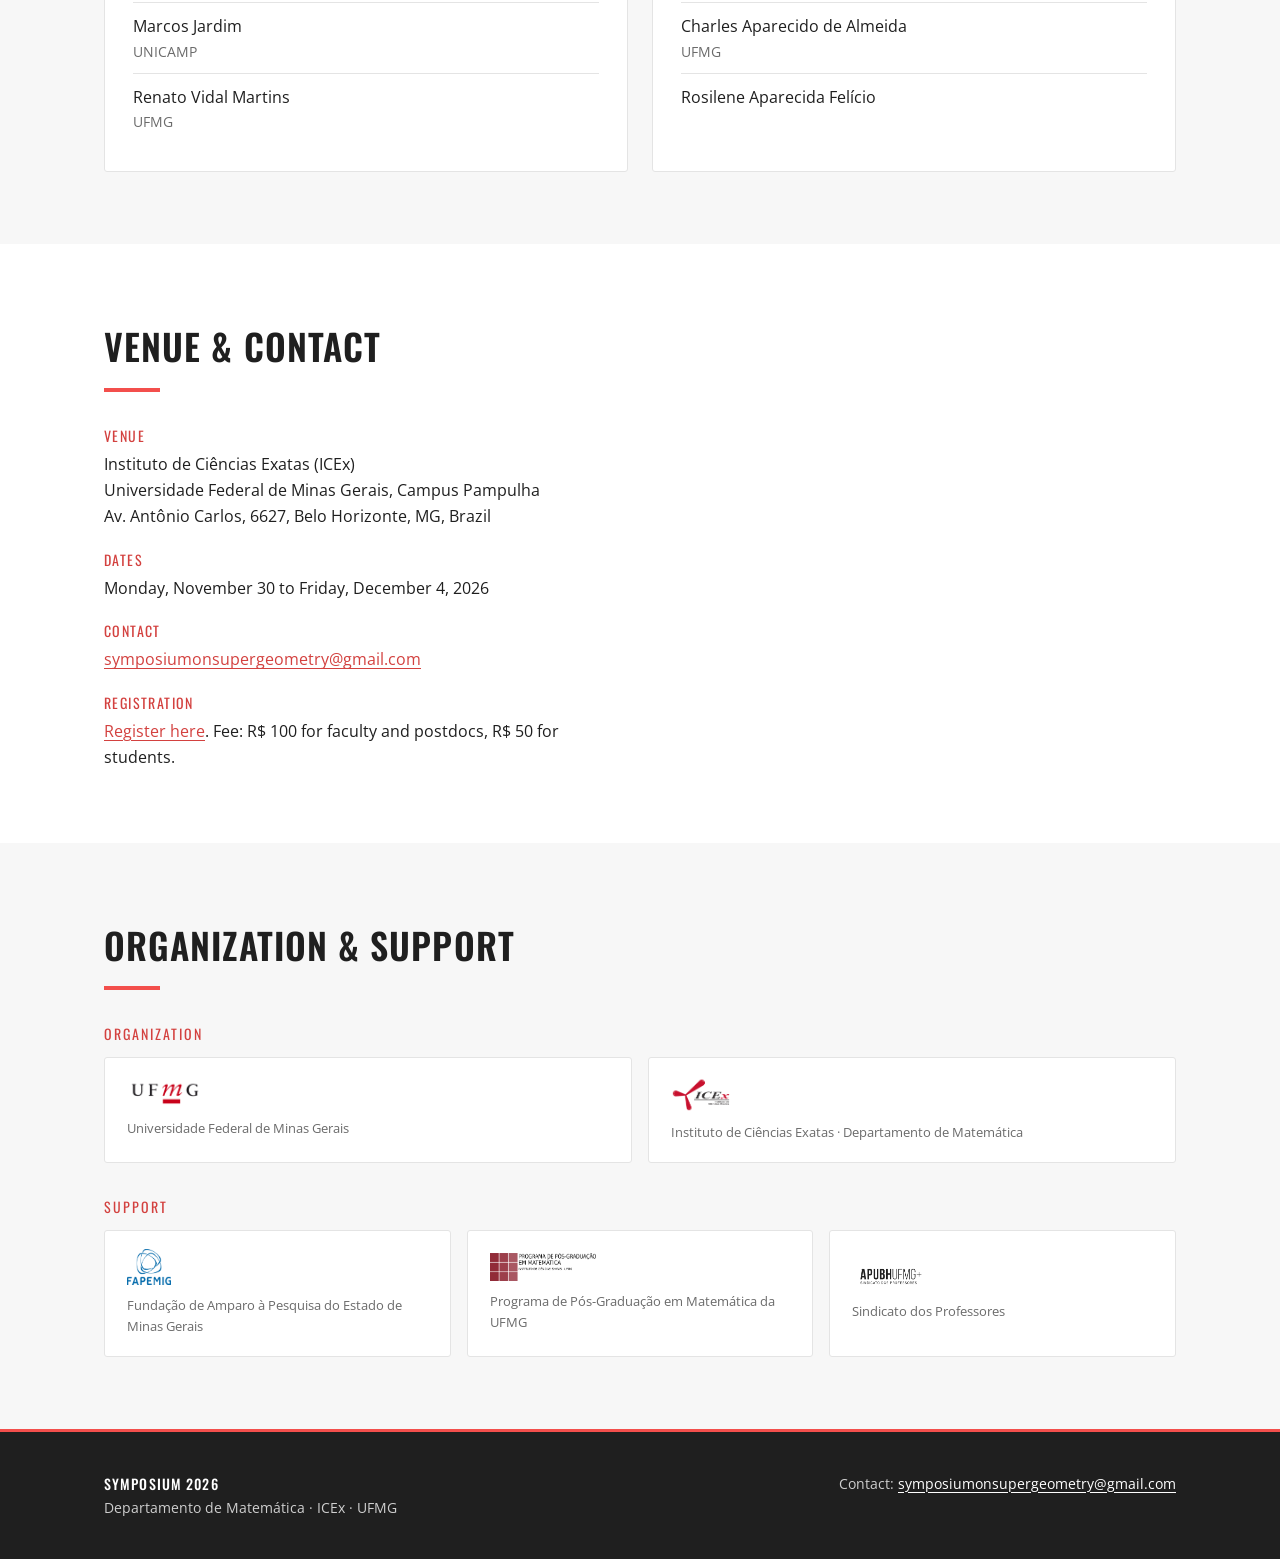
==== commit 7a639238: "Contact symposiumonsupergeometry@gmail.com; add Nubank Pix payment link Co-Authored-By: Claude Opus " ====
--- a/index.html
+++ b/index.html
@@ -140,7 +140,7 @@
         <dt>Dates</dt>
         <dd>Monday, November 30 to Friday, December 4, 2026</dd>
         <dt>Contact</dt>
-        <dd><a href="mailto:arturo.fernandezperez@gmail.com">arturo.fernandezperez@gmail.com</a></dd>
+        <dd><a href="mailto:symposiumonsupergeometry@gmail.com">symposiumonsupergeometry@gmail.com</a></dd>
         <dt>Registration</dt>
         <dd><a href="registration.html">Register here</a>. Fee: R$&nbsp;100 for faculty and postdocs, R$&nbsp;50 for students.</dd>
       </dl>
@@ -172,7 +172,7 @@
 <footer>
   <div class="wrap">
     <div><b>Symposium 2026</b><br>Departamento de Matemática · ICEx · UFMG</div>
-    <div>Contact: <a href="mailto:arturo.fernandezperez@gmail.com">arturo.fernandezperez@gmail.com</a></div>
+    <div>Contact: <a href="mailto:symposiumonsupergeometry@gmail.com">symposiumonsupergeometry@gmail.com</a></div>
   </div>
 </footer>
 
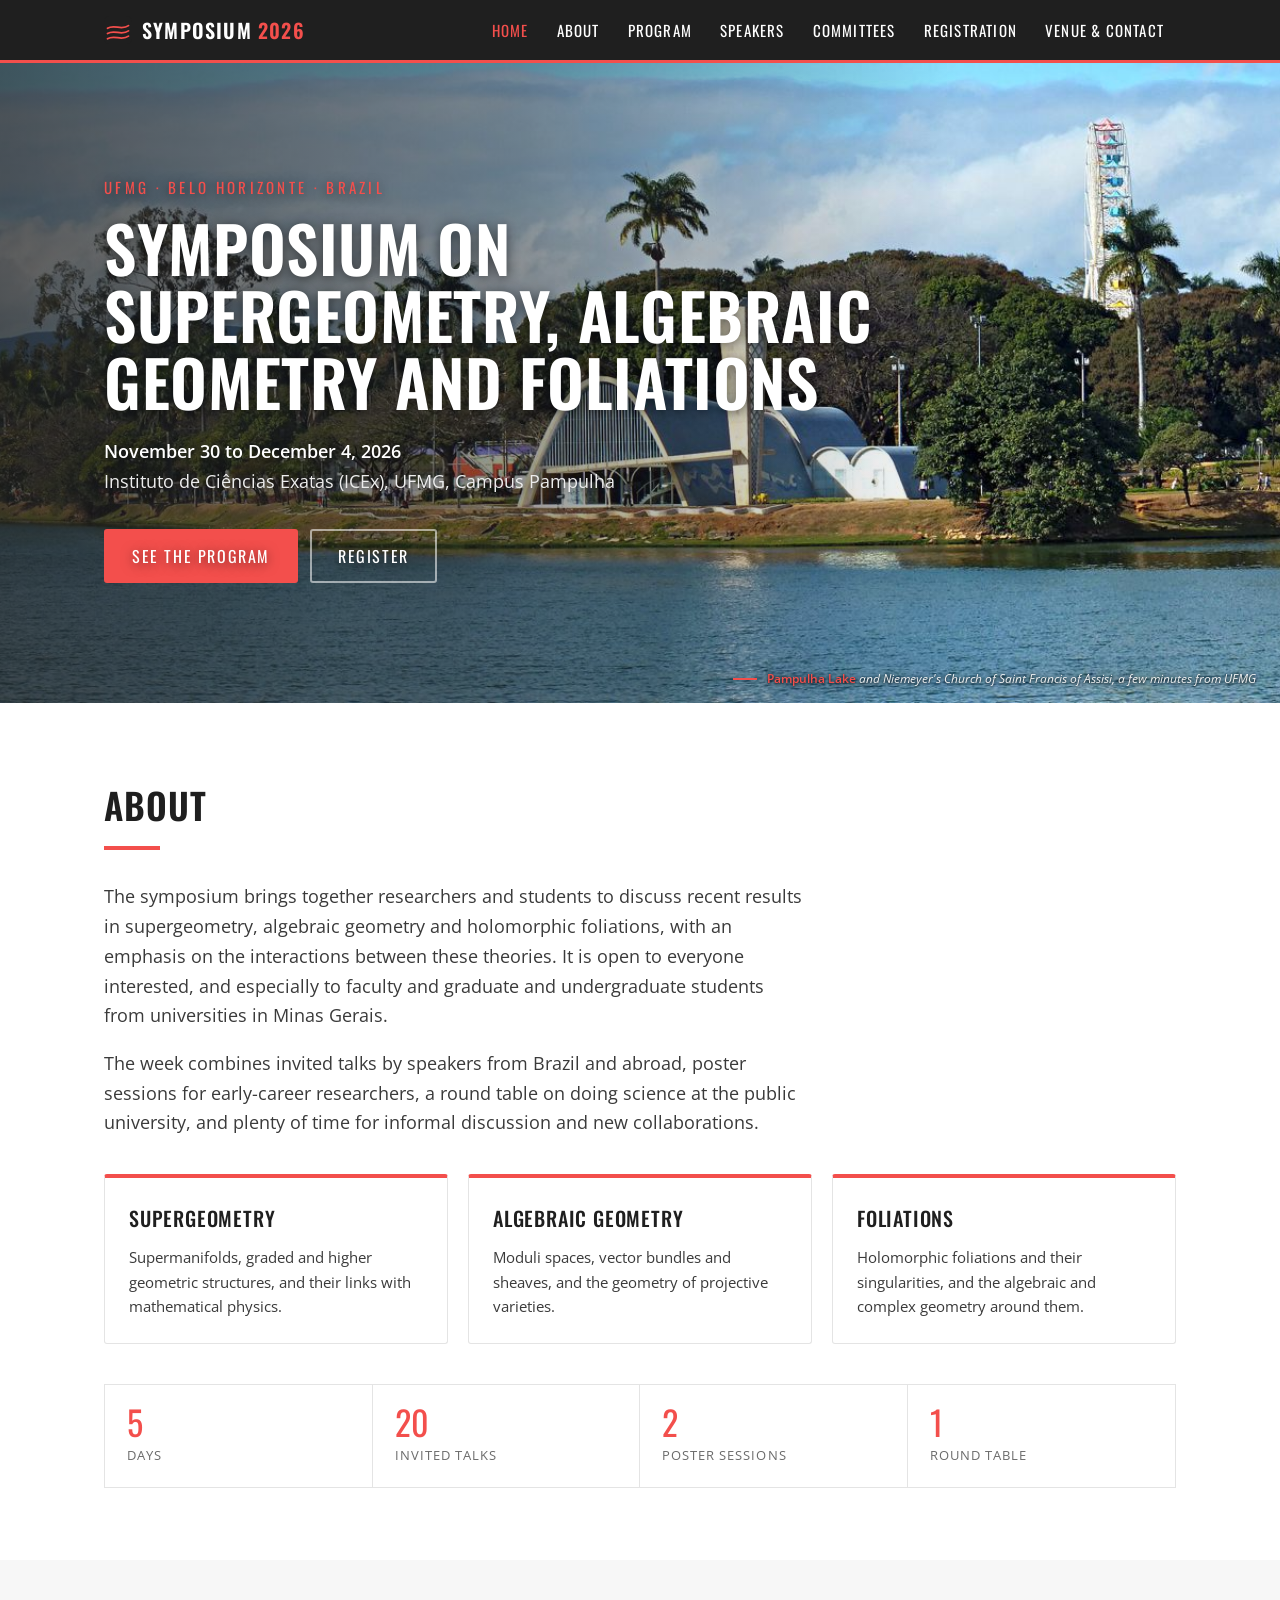
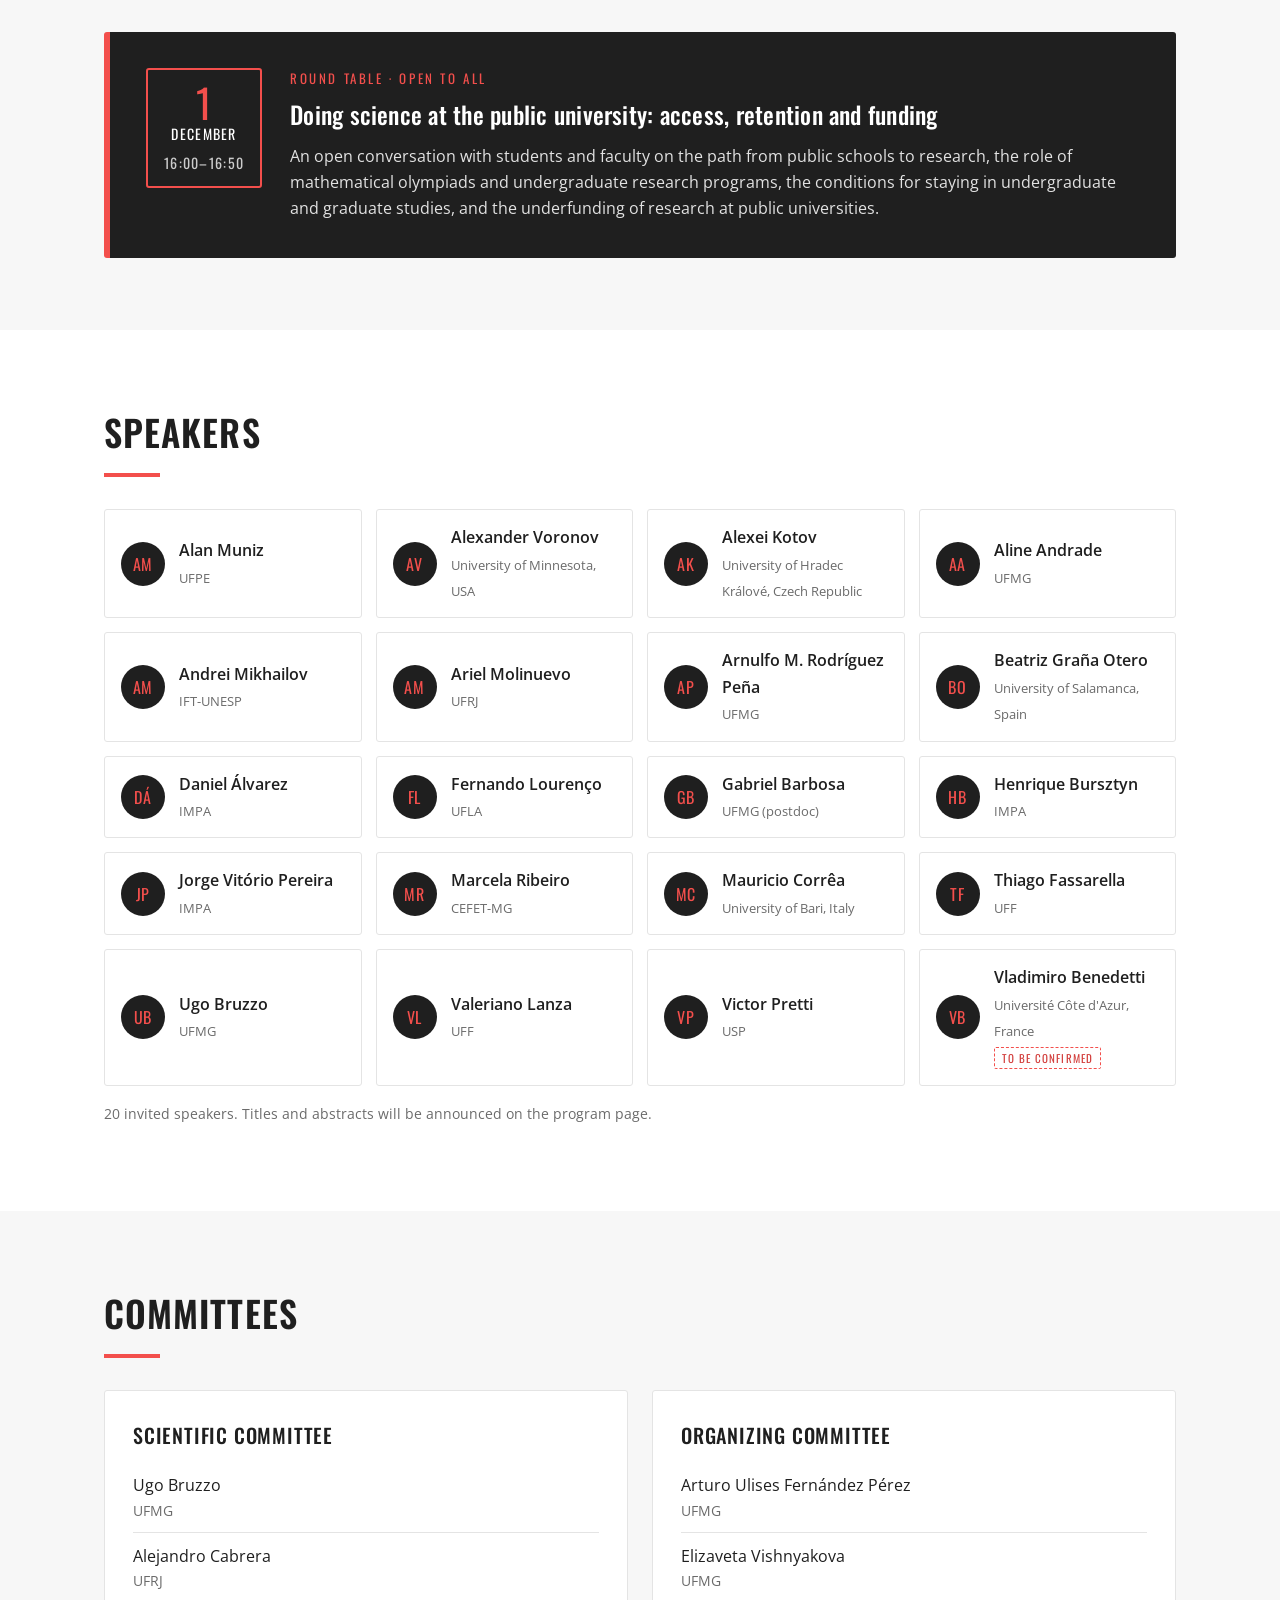
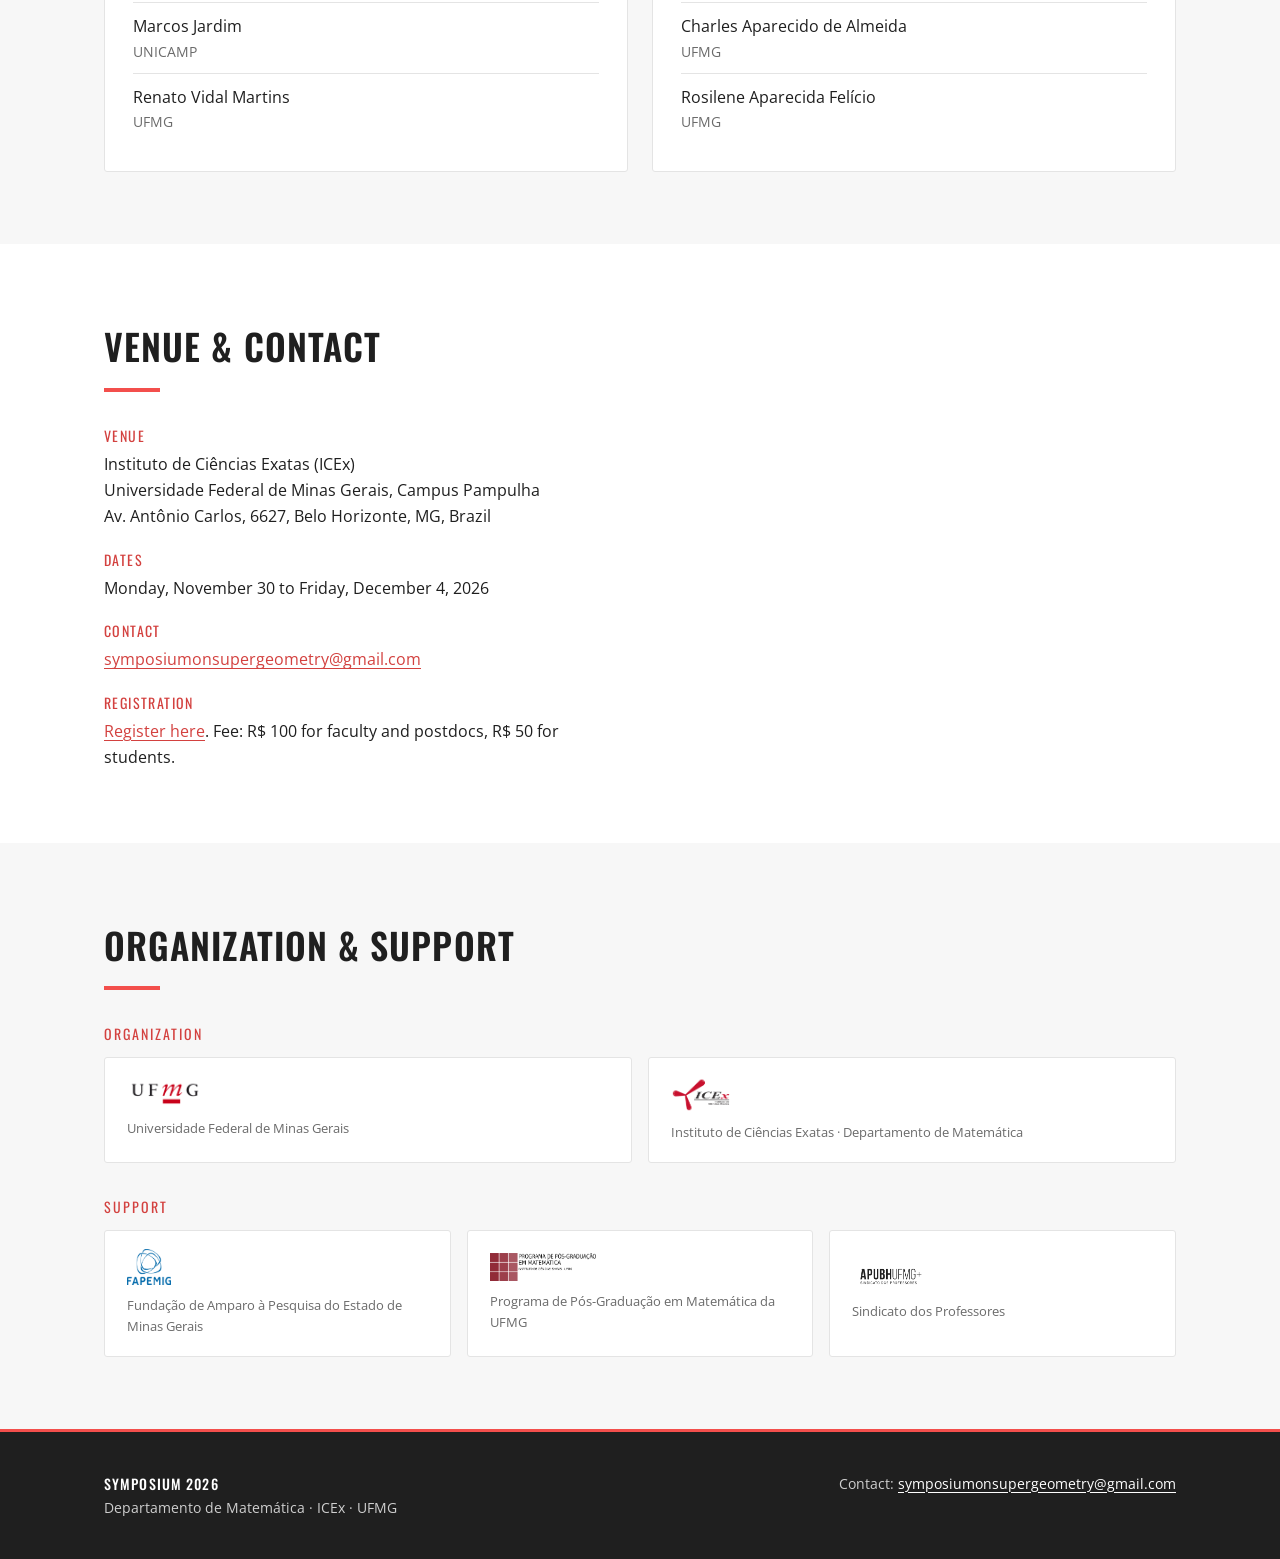
==== commit 1dc52dda: "Rosilene Felício: UFMG Co-Authored-By: Claude Opus 5.5 (1M context) <noreply@anthropic.com>" ====
--- a/index.html
+++ b/index.html
@@ -121,7 +121,7 @@
           <li>Arturo Ulises Fernández Pérez<span>UFMG</span></li>
           <li>Elizaveta Vishnyakova<span>UFMG</span></li>
           <li>Charles Aparecido de Almeida<span>UFMG</span></li>
-          <li>Rosilene Aparecida Felício</li>
+          <li>Rosilene Aparecida Felício<span>UFMG</span></li>
         </ul>
       </div>
     </div>
